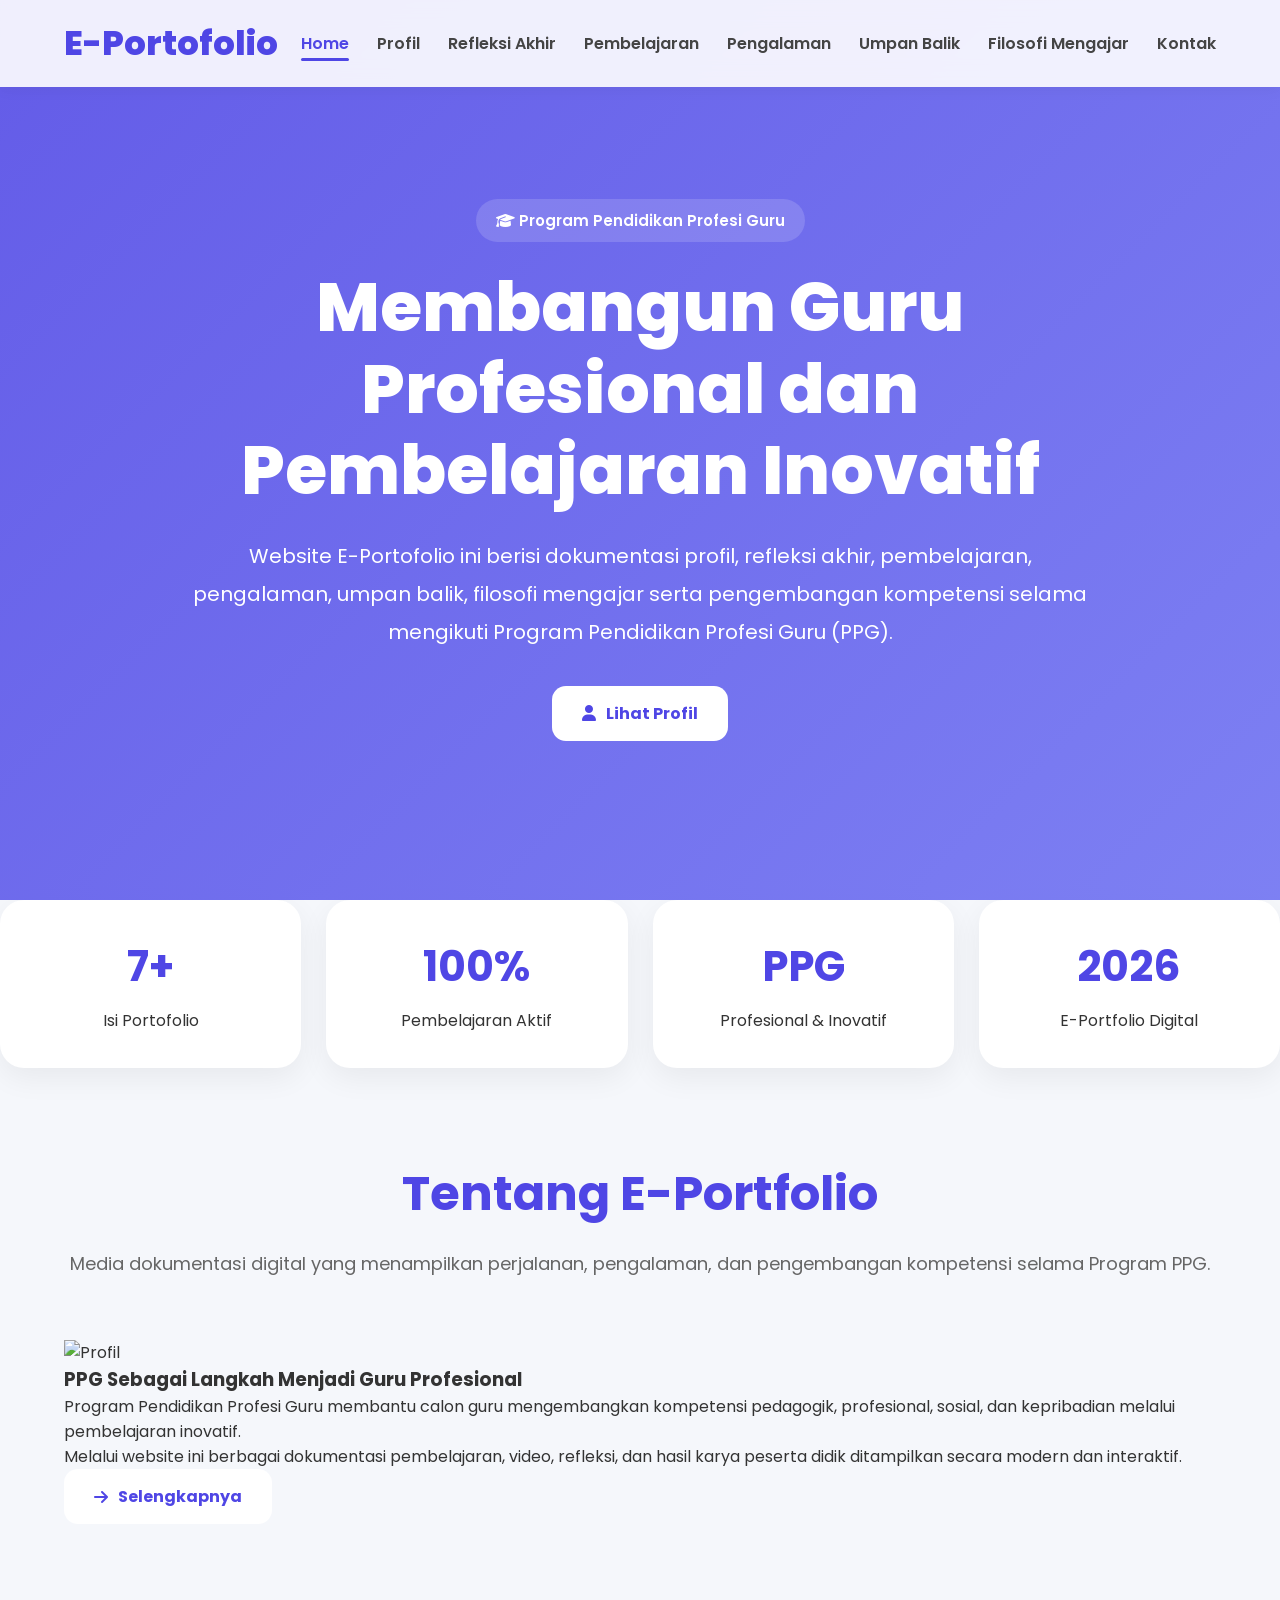
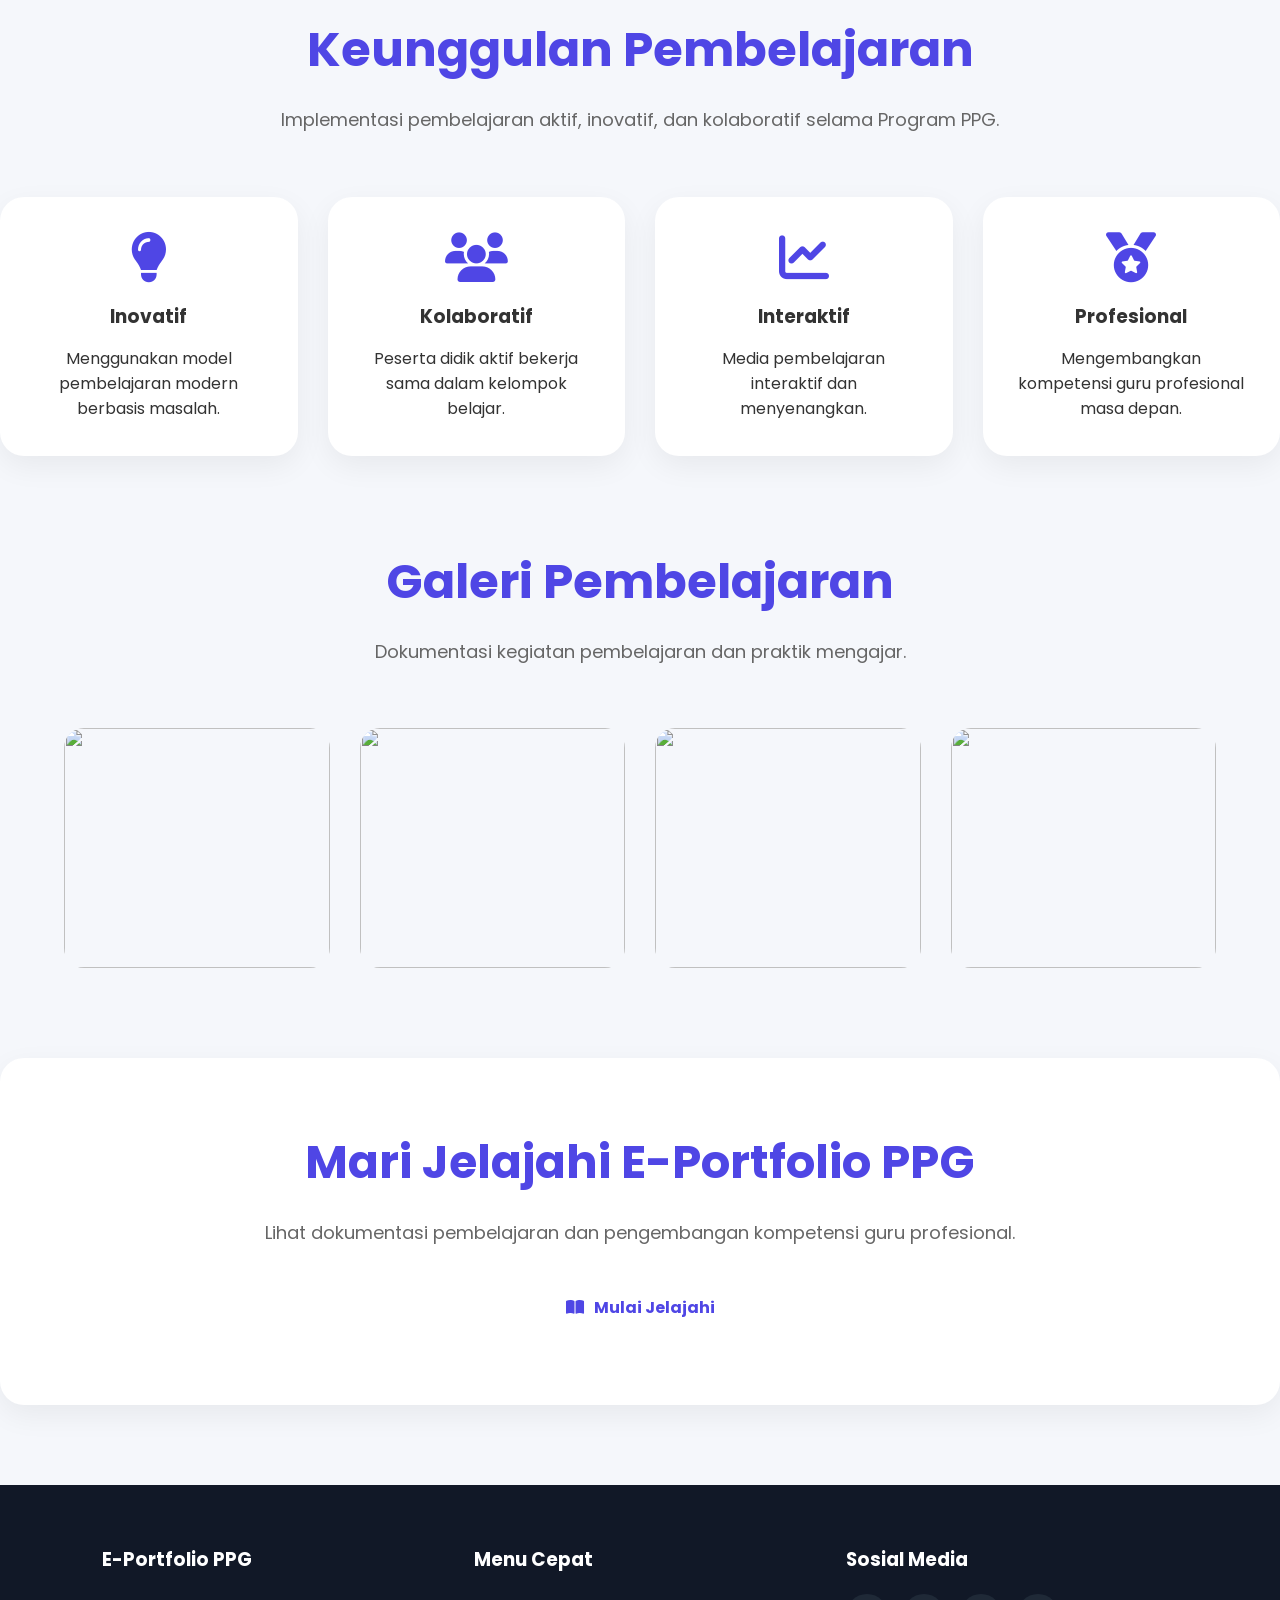
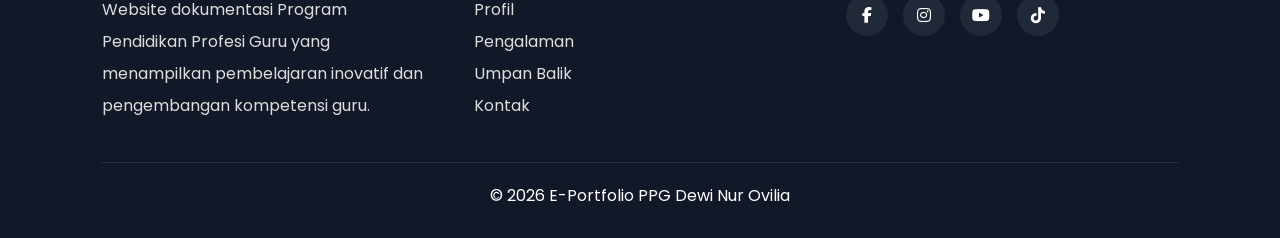
==== index.html @ 6520abc8 "Update index.html" ====
<!DOCTYPE html>
<html lang="id">

<head>

<meta charset="UTF-8">
<meta name="viewport" content="width=device-width, initial-scale=1.0">

<title>E-Portofolio PPG</title>

<!-- CSS -->
<link rel="stylesheet" href="style.css">

<!-- ICON -->
<link rel="stylesheet"
href="https://cdnjs.cloudflare.com/ajax/libs/font-awesome/6.5.1/css/all.min.css">

</head>

<body>

<!-- =========================
NAVBAR
========================= -->

<nav class="navbar">

<div class="nav-container">

<h2>
<a href="index.html" class="logo-home">
E-Portofolio
</a>
</h2>

<div class="menu">

<a href="index.html" class="active">Home</a>

<a href="profil.html">Profil</a>

<a href="refleksi.html">Refleksi Akhir</a>

<a href="pembelajaran.html">Pembelajaran</a>

<a href="pengalaman.html">Pengalaman</a>

<a href="umpanbalik.html">Umpan Balik</a>

<a href="filosofi.html">Filosofi Mengajar</a>

<a href="kontak.html">Kontak</a>

</div>

</div>

</nav>

<!-- =========================
HERO
========================= -->

<section class="hero">

<div class="hero-overlay"></div>

<div class="hero-content">

<span class="hero-badge">
<i class="fa-solid fa-graduation-cap"></i>
Program Pendidikan Profesi Guru
</span>

<h1>

Membangun Guru Profesional
dan Pembelajaran Inovatif

</h1>

<p>

Website E-Portofolio ini berisi dokumentasi profil, refleksi akhir, pembelajaran,
pengalaman, umpan balik, filosofi mengajar
serta pengembangan kompetensi selama mengikuti
Program Pendidikan Profesi Guru (PPG).

</p>

<div class="hero-buttons">

<a href="profil.html" class="hero-btn">
    <i class="fa-solid fa-user"></i>
    Lihat Profil
</a>

</div>

</section>

<!-- =========================
STATISTIK
========================= -->

<section class="stats-section">

<div class="stats-container">

<div class="stats-box">

<h2>7+</h2>

<p>
Isi Portofolio
</p>

</div>

<div class="stats-box">

<h2>100%</h2>

<p>
Pembelajaran Aktif
</p>

</div>

<div class="stats-box">

<h2>PPG</h2>

<p>
Profesional & Inovatif
</p>

</div>

<div class="stats-box">

<h2>2026</h2>

<p>
E-Portfolio Digital
</p>

</div>

</div>

</section>

<!-- =========================
TENTANG
========================= -->

<section class="container">

<div class="section-title">

<h2>
Tentang E-Portfolio
</h2>

<p>

Media dokumentasi digital yang menampilkan perjalanan,
pengalaman, dan pengembangan kompetensi selama Program PPG.

</p>

</div>

<div class="about-grid">

<div class="about-image">

<img src="img/profil.jpg" alt="Profil">

</div>

<div class="about-content">

<h3>
PPG Sebagai Langkah Menjadi Guru Profesional
</h3>

<p>

Program Pendidikan Profesi Guru membantu calon guru
mengembangkan kompetensi pedagogik, profesional,
sosial, dan kepribadian melalui pembelajaran inovatif.

</p>

<p>

Melalui website ini berbagai dokumentasi pembelajaran,
video, refleksi, dan hasil karya peserta didik
ditampilkan secara modern dan interaktif.

</p>

<a href="profil.html" class="btn">

<i class="fa-solid fa-arrow-right"></i>

Selengkapnya

</a>

</div>

</div>

</section>

<!-- =========================
FITUR
========================= -->

<section class="feature-section">

<div class="section-title white-title">

<h2>
Keunggulan Pembelajaran
</h2>

<p>

Implementasi pembelajaran aktif, inovatif,
dan kolaboratif selama Program PPG.

</p>

</div>

<div class="feature-grid">

<div class="feature-card">

<i class="fa-solid fa-lightbulb"></i>

<h3>Inovatif</h3>

<p>
Menggunakan model pembelajaran modern berbasis masalah.
</p>

</div>

<div class="feature-card">

<i class="fa-solid fa-users"></i>

<h3>Kolaboratif</h3>

<p>
Peserta didik aktif bekerja sama dalam kelompok belajar.
</p>

</div>

<div class="feature-card">

<i class="fa-solid fa-chart-line"></i>

<h3>Interaktif</h3>

<p>
Media pembelajaran interaktif dan menyenangkan.
</p>

</div>

<div class="feature-card">

<i class="fa-solid fa-medal"></i>

<h3>Profesional</h3>

<p>
Mengembangkan kompetensi guru profesional masa depan.
</p>

</div>

</div>

</section>

<!-- =========================
GALERI
========================= -->

<section class="container">

<div class="section-title">

<h2>
Galeri Pembelajaran
</h2>

<p>

Dokumentasi kegiatan pembelajaran dan praktik mengajar.

</p>

</div>

<div class="gallery-grid">

<img src="img/siklus1.jpg">

<img src="img/siklus2.jpg">

<img src="img/hasil-kerja-siswa.jpg">

<img src="img/video-pembelajaran.jpg">

</div>

</section>

<!-- =========================
CTA
========================= -->

<section class="cta-section">

<div class="cta-box">

<h2>
Mari Jelajahi E-Portfolio PPG
</h2>

<p>

Lihat dokumentasi pembelajaran
dan pengembangan kompetensi guru profesional.

</p>

<a href="profil.html" class="hero-btn">

<i class="fa-solid fa-book-open"></i>

Mulai Jelajahi

</a>

</div>

</section>

<!-- =========================
FOOTER
========================= -->

<footer>

<div class="footer-content">

<div class="footer-box">

<h3>E-Portfolio PPG</h3>

<p>

Website dokumentasi Program Pendidikan Profesi Guru
yang menampilkan pembelajaran inovatif dan pengembangan kompetensi guru.

</p>

</div>

<div class="footer-box">

<h3>Menu Cepat</h3>

<p><a href="profil.html">Profil</a></p>

<p><a href="pengalaman.html">Pengalaman</a></p>

<p><a href="umpanbalik.html">Umpan Balik</a></p>

<p><a href="kontak.html">Kontak</a></p>

</div>

<div class="footer-box">

<h3>Sosial Media</h3>

<div class="social">

<a href="#">
<i class="fa-brands fa-facebook-f"></i>
</a>

<a href="#">
<i class="fa-brands fa-instagram"></i>
</a>

<a href="#">
<i class="fa-brands fa-youtube"></i>
</a>

<a href="#">
<i class="fa-brands fa-tiktok"></i>
</a>

</div>

</div>

</div>

<div class="copyright">

© 2026 E-Portfolio PPG Dewi Nur Ovilia

</div>

</footer>

</body>

</html>
---- style.css ----
/* ======================================================
STYLE CSS LENGKAP
UNTUK HOME SAMPAI KONTAK
MODERN SIMPLE ELEGANT
====================================================== */

/* =========================
GOOGLE FONT
========================= */

@import url('https://fonts.googleapis.com/css2?family=Poppins:wght@300;400;500;600;700;800&display=swap');

/* =========================
RESET
========================= */

*{
margin:0;
padding:0;
box-sizing:border-box;
font-family:'Poppins',sans-serif;
scroll-behavior:smooth;
}

/* =========================
BODY
========================= */

body{
background:#f5f7fb;
color:#333;
overflow-x:hidden;
}

/* =========================
SCROLLBAR
========================= */

::-webkit-scrollbar{
width:8px;
}

::-webkit-scrollbar-thumb{
background:#4f46e5;
border-radius:20px;
}

/* =========================
NAVBAR
========================= */

.navbar{
width:100%;

position:fixed;
top:0;
left:0;

z-index:999;

background:rgba(255,255,255,0.9);

backdrop-filter:blur(12px);

box-shadow:0 2px 15px rgba(0,0,0,0.05);
}

.nav-container{
width:90%;
max-width:1300px;

margin:auto;

padding:18px 0;

display:flex;
justify-content:space-between;
align-items:center;
}

/* =========================
LOGO
========================= */

.logo-home{
text-decoration:none;

font-size:34px;
font-weight:800;

color:#4f46e5;
}

/* =========================
MENU
========================= */

.menu{
display:flex;
align-items:center;
gap:28px;
flex-wrap:wrap;
}

.menu a{
text-decoration:none;

color:#444;

font-size:16px;
font-weight:600;

transition:0.3s;

position:relative;
}

.menu a:hover,
.menu .active{
color:#4f46e5;
}

.menu a::after{
content:'';

position:absolute;

left:0;
bottom:-5px;

width:0%;
height:3px;

background:#4f46e5;

border-radius:10px;

transition:0.3s;
}

.menu a:hover::after,
.menu .active::after{
width:100%;
}

/* =========================
HERO
========================= */

.hero{
width:100%;
min-height:100vh;

display:flex;
justify-content:center;
align-items:center;

text-align:center;

padding:120px 20px 80px;

position:relative;

background:
linear-gradient(
135deg,
rgba(79,70,229,0.88),
rgba(99,102,241,0.82)
),

url('img/bg-ppg.jpg');

background-size:cover;
background-position:center;
background-repeat:no-repeat;
}

/* =========================
SMALL HERO
========================= */

.small-hero{
min-height:60vh;
}

/* =========================
HERO CONTENT
========================= */

.hero-content{
max-width:900px;
color:white;
}

.hero-badge{
display:inline-block;

padding:10px 20px;

background:rgba(255,255,255,0.15);

border-radius:50px;

margin-bottom:25px;

font-size:15px;
font-weight:600;
}

.hero-content h1{
font-size:68px;
font-weight:800;

line-height:1.2;

margin-bottom:25px;
}

.hero-content p{
font-size:20px;
line-height:1.9;

margin-bottom:35px;
}

/* =========================
BUTTON
========================= */

.hero-btn,
.btn{
display:inline-flex;
align-items:center;
gap:10px;

padding:15px 30px;

border-radius:14px;

background:white;

color:#4f46e5;

text-decoration:none;

font-weight:700;

transition:0.3s;
}

.hero-btn:hover,
.btn:hover{
transform:translateY(-4px);

background:#eef2ff;
}

/* =========================
CONTAINER
========================= */

.container{
width:90%;
max-width:1250px;

margin:auto;

padding:90px 0;
}

/* =========================
SECTION TITLE
========================= */

.section-title{
text-align:center;
margin-bottom:60px;
}

.section-title h2{
font-size:48px;
color:#4f46e5;

margin-bottom:18px;
}

.section-title p{
font-size:18px;
line-height:1.8;
color:#666;
}

/* =========================
GRID
========================= */

.grid,
.grid-2,
.grid-3,
.feature-grid,
.gallery-grid,
.lampiran-grid,
.lptk-grid{
display:grid;
gap:30px;
}

.grid{
grid-template-columns:repeat(auto-fit,minmax(330px,1fr));
}

.grid-2{
grid-template-columns:repeat(auto-fit,minmax(300px,1fr));
}

.grid-3,
.feature-grid{
grid-template-columns:repeat(auto-fit,minmax(250px,1fr));
}

.gallery-grid{
grid-template-columns:repeat(auto-fit,minmax(240px,1fr));
}

.lampiran-grid,
.lptk-grid{
grid-template-columns:repeat(auto-fit,minmax(280px,1fr));
}

/* =========================
CARD
========================= */

.card,
.feature-card,
.profile-box,
.contact-box,
.quote-box,
.info-card,
.timeline-modern-item,
.glass-card,
.lampiran-card,
.stats-box,
.cta-box{

background:white;

border-radius:24px;

overflow:hidden;

box-shadow:
0 10px 30px rgba(0,0,0,0.06);

transition:0.3s;
}

.card:hover,
.feature-card:hover,
.timeline-modern-item:hover,
.glass-card:hover,
.lampiran-card:hover,
.stats-box:hover{

transform:translateY(-8px);
}

/* =========================
CARD IMAGE
========================= */

.card img{
width:100%;
height:240px;
object-fit:cover;
}

/* =========================
BADGE
========================= */

.badge{
position:absolute;

top:18px;
right:18px;

padding:8px 16px;

background:#4f46e5;
color:white;

border-radius:50px;

font-size:13px;
font-weight:700;
}

/* =========================
CARD CONTENT
========================= */

.card-content{
padding:28px;
}

.card-content h3{
font-size:26px;
color:#4f46e5;

margin-bottom:16px;
}

.card-content p{
line-height:1.8;
color:#666;

margin-bottom:16px;
}

.card-content ul{
padding-left:20px;
margin-bottom:20px;
}

.card-content ul li{
margin-bottom:10px;
color:#666;
}

/* =========================
PROFILE
========================= */

.profile-box{
padding:40px;

display:flex;
gap:30px;

align-items:center;
flex-wrap:wrap;
}

.profile-img{
width:240px;
height:240px;

object-fit:cover;

border-radius:20px;
}

/* =========================
FEATURE CARD
========================= */

.feature-card,
.glass-card,
.lampiran-card{
padding:35px;
text-align:center;
}

.feature-card i,
.glass-card i,
.lampiran-card i{
font-size:50px;
color:#4f46e5;

margin-bottom:20px;
}

.feature-card h3,
.glass-card h3,
.lampiran-card h3{
margin-bottom:15px;
}

/* =========================
QUOTE
========================= */

.quote-box{
padding:50px;

font-size:28px;
font-weight:600;

text-align:center;

line-height:1.8;

color:#4f46e5;
}

/* =========================
TIMELINE
========================= */

.timeline-modern{
display:flex;
flex-direction:column;
gap:30px;
}

.timeline-modern-item{
padding:35px;

display:flex;
gap:20px;
align-items:flex-start;
}

.timeline-icon{
min-width:65px;
height:65px;

display:flex;
justify-content:center;
align-items:center;

border-radius:50%;

background:#4f46e5;
color:white;

font-size:24px;
}

.timeline-content h3{
margin-bottom:12px;
color:#4f46e5;
}

.timeline-content p{
line-height:1.8;
color:#666;
}

/* =========================
CONTACT
========================= */

.contact-box{
padding:40px;
max-width:650px;
margin:auto;
}

.contact-box p{
font-size:20px;
line-height:2.3;
}

.contact-box i{
margin-right:10px;
color:#4f46e5;
}

/* =========================
GALLERY
========================= */

.gallery-grid img{
width:100%;
height:240px;

object-fit:cover;

border-radius:20px;

transition:0.3s;
}

.gallery-grid img:hover{
transform:scale(1.03);
}

/* =========================
STATS
========================= */

.stats-container{
display:grid;

grid-template-columns:
repeat(auto-fit,minmax(220px,1fr));

gap:25px;
}

.stats-box{
padding:35px;
text-align:center;
}

.stats-box h2{
font-size:42px;
color:#4f46e5;

margin-bottom:10px;
}

/* =========================
CTA
========================= */

.cta-box{
padding:70px 40px;
text-align:center;
}

.cta-box h2{
font-size:46px;
color:#4f46e5;

margin-bottom:20px;
}

.cta-box p{
font-size:18px;
line-height:1.8;
color:#666;

margin-bottom:30px;
}

/* =========================
FOOTER
========================= */

footer{
background:#111827;
color:white;

padding:60px 8% 30px;

margin-top:80px;
}

.footer-content{
display:flex;
justify-content:space-between;
flex-wrap:wrap;
gap:40px;
}

.footer-box{
flex:1;
min-width:250px;
}

.footer-box h3{
margin-bottom:20px;
}

.footer-box p,
.footer-box a{
color:#ddd;
text-decoration:none;
line-height:2;
}

.social{
display:flex;
gap:15px;
margin-top:20px;
}

.social a{
width:42px;
height:42px;

display:flex;
justify-content:center;
align-items:center;

border-radius:50%;

background:#1f2937;
color:white;

transition:0.3s;
}

.social a:hover{
background:#4f46e5;
}

.copyright{
text-align:center;

margin-top:40px;
padding-top:20px;

border-top:1px solid rgba(255,255,255,0.1);
}

/* =========================
RESPONSIVE
========================= */

@media(max-width:992px){

.hero-content h1{
font-size:52px;
}

.hero-content p{
font-size:18px;
}

}

@media(max-width:768px){

.nav-container{
flex-direction:column;
gap:20px;
}

.menu{
justify-content:center;
gap:18px;
}

.hero-content h1{
font-size:40px;
}

.hero-content p{
font-size:16px;
line-height:1.8;
}

.profile-box{
justify-content:center;
text-align:center;
}

.timeline-modern-item{
flex-direction:column;
}

.section-title h2{
font-size:36px;
}

.cta-box h2{
font-size:32px;
}

}

@media(max-width:500px){

.hero-content h1{
font-size:32px;
}

.logo-home{
font-size:28px;
}

.menu a{
font-size:14px;
}

.profile-img{
width:190px;
height:190px;
}

.card-content h3{
font-size:22px;
}

}
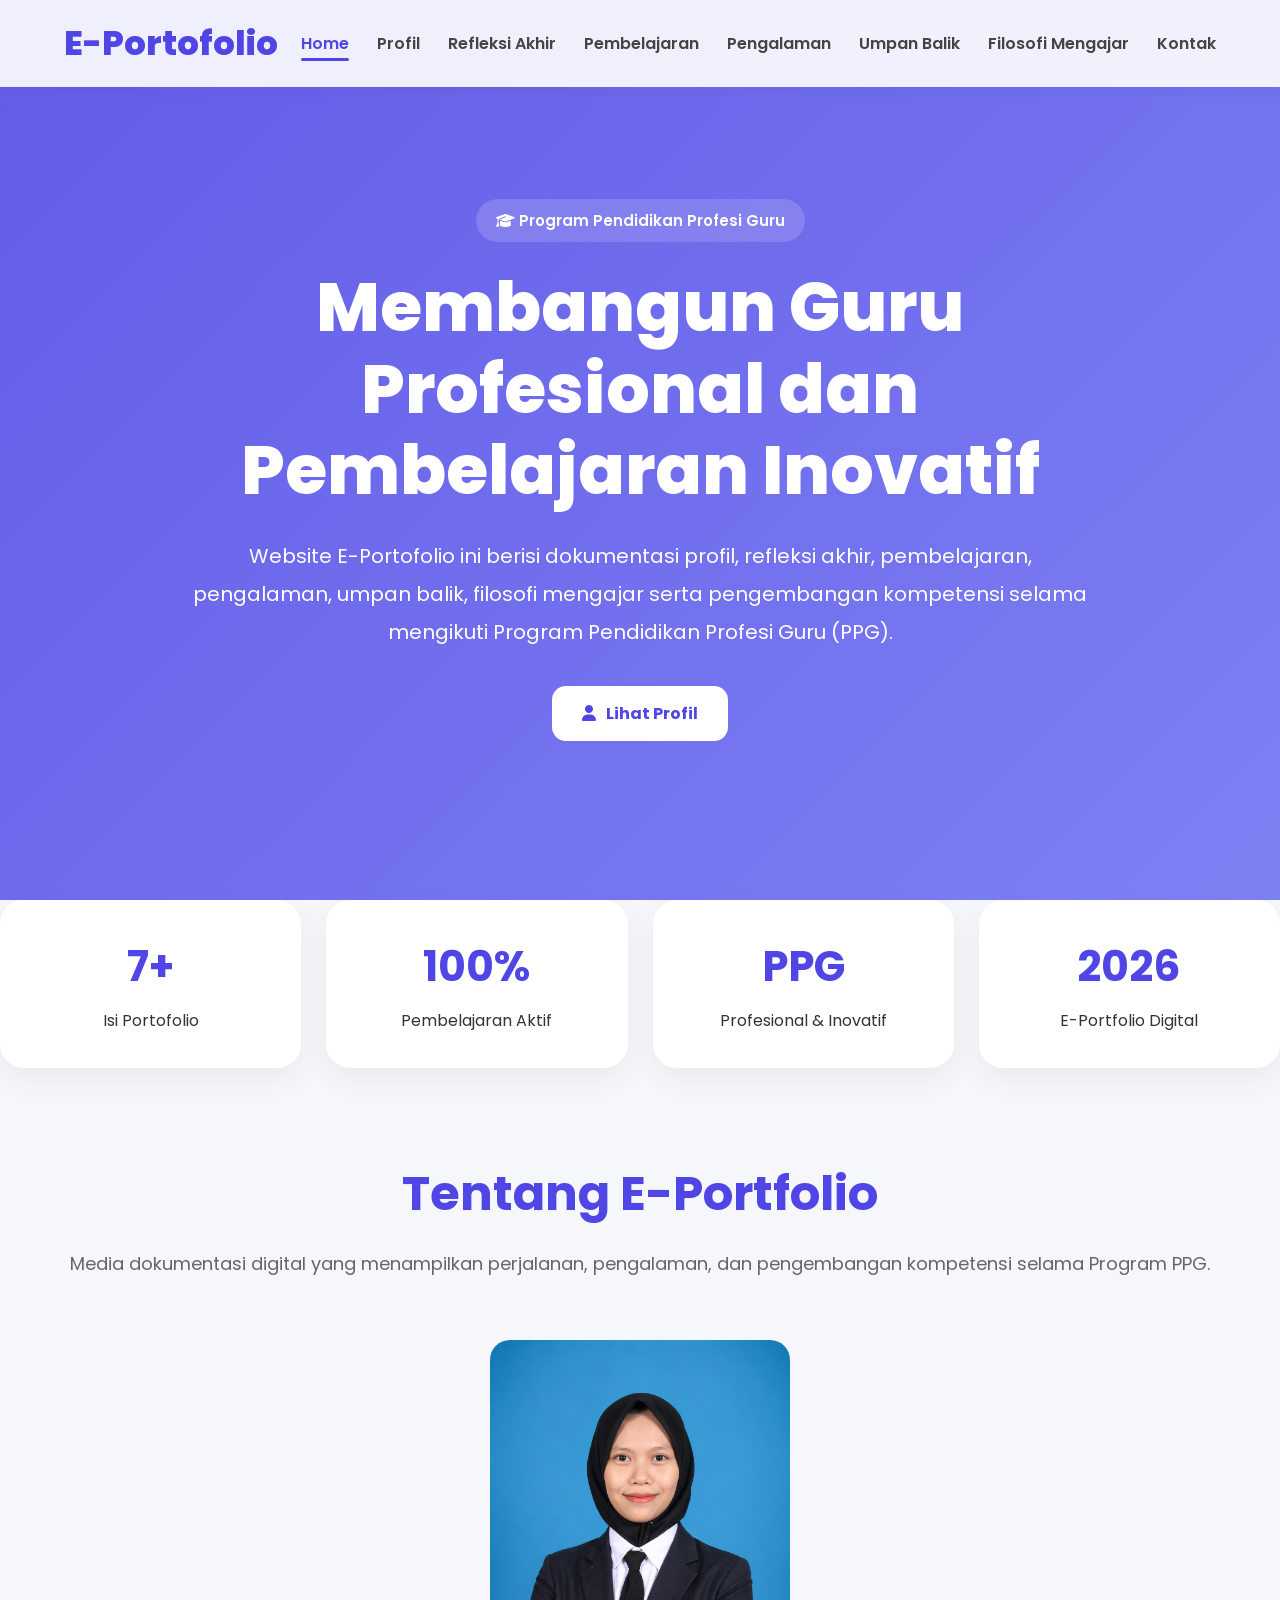
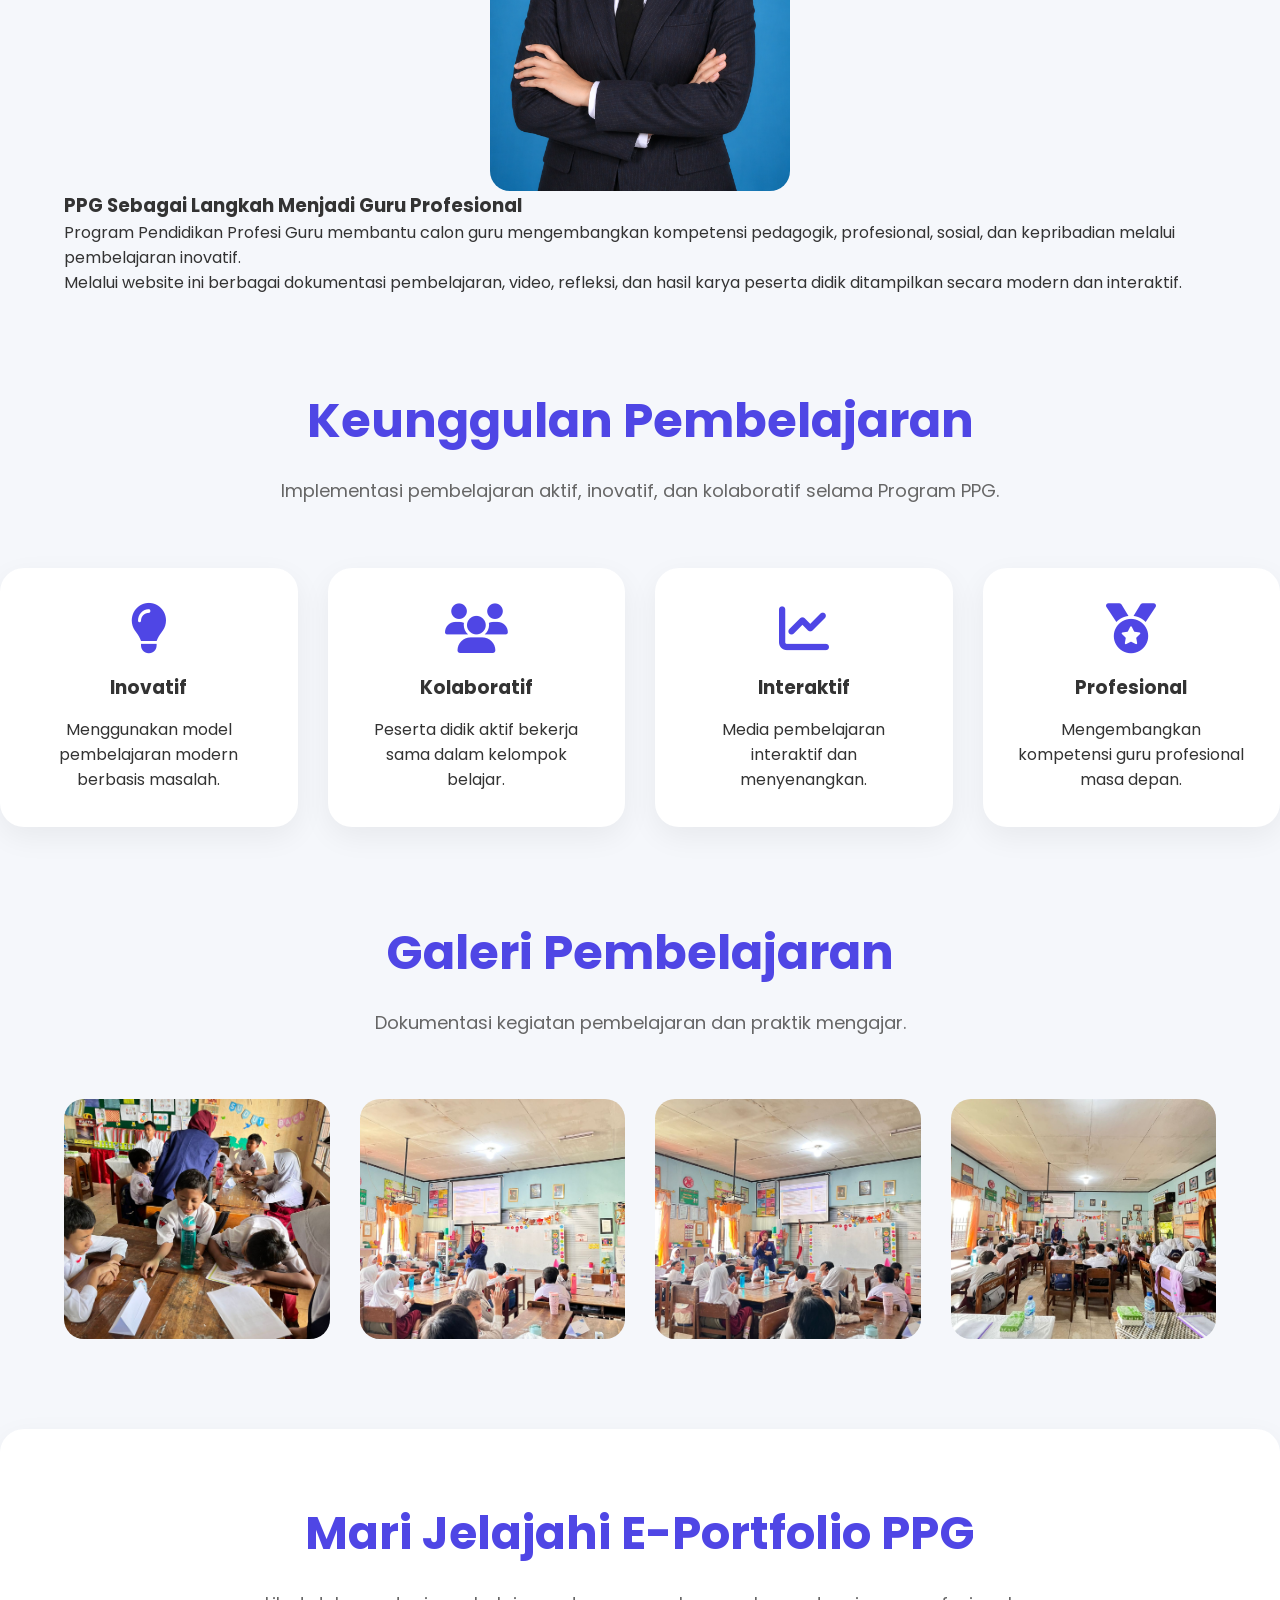
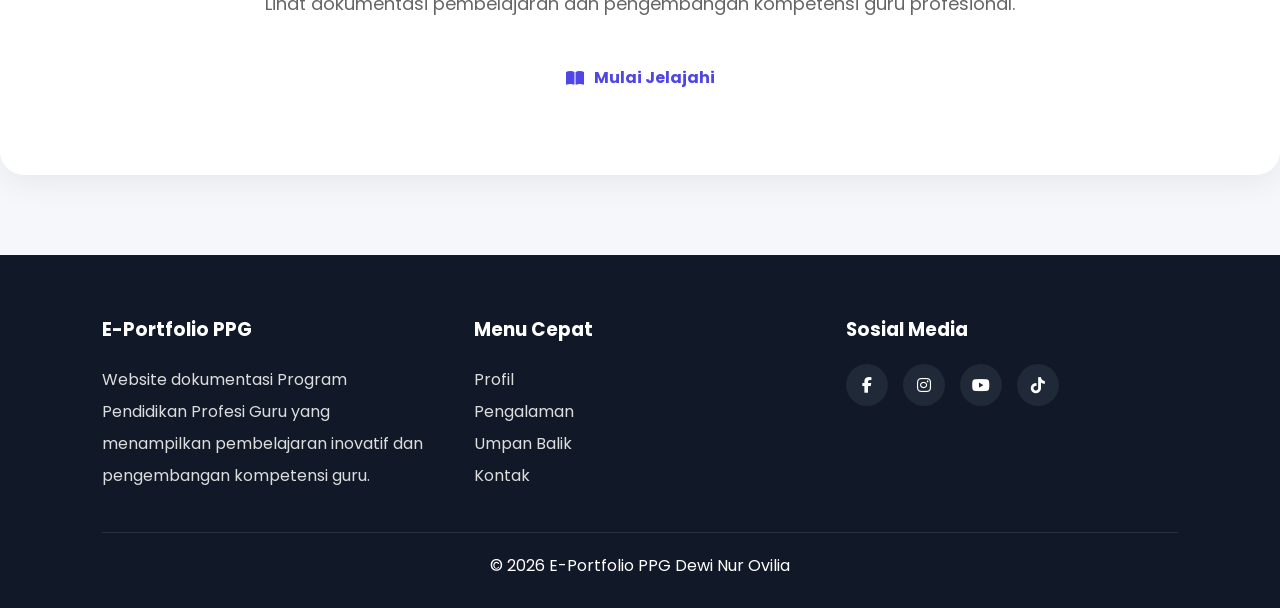
==== commit 82f2f0cd: "Update index.html" ====
--- a/index.html
+++ b/index.html
@@ -202,14 +202,6 @@
 
 </p>
 
-<a href="profil.html" class="btn">
-
-<i class="fa-solid fa-arrow-right"></i>
-
-Selengkapnya
-
-</a>
-
 </div>
 
 </div>
@@ -313,13 +305,13 @@
 
 <div class="gallery-grid">
 
-<img src="img/siklus1.jpg">
-
-<img src="img/siklus2.jpg">
-
-<img src="img/hasil-kerja-siswa.jpg">
-
-<img src="img/video-pembelajaran.jpg">
+<img src="img/1.jpg">
+
+<img src="img/2.jpg">
+
+<img src="img/3.jpg">
+
+<img src="img/4.jpg">
 
 </div>
 
--- a/style.css
+++ b/style.css
@@ -777,3 +777,12 @@
 }
 
 }
+.about-image img{
+width:100%;
+max-width:300px;
+height:auto;
+object-fit:cover;
+border-radius:20px;
+display:block;
+margin:auto;
+}
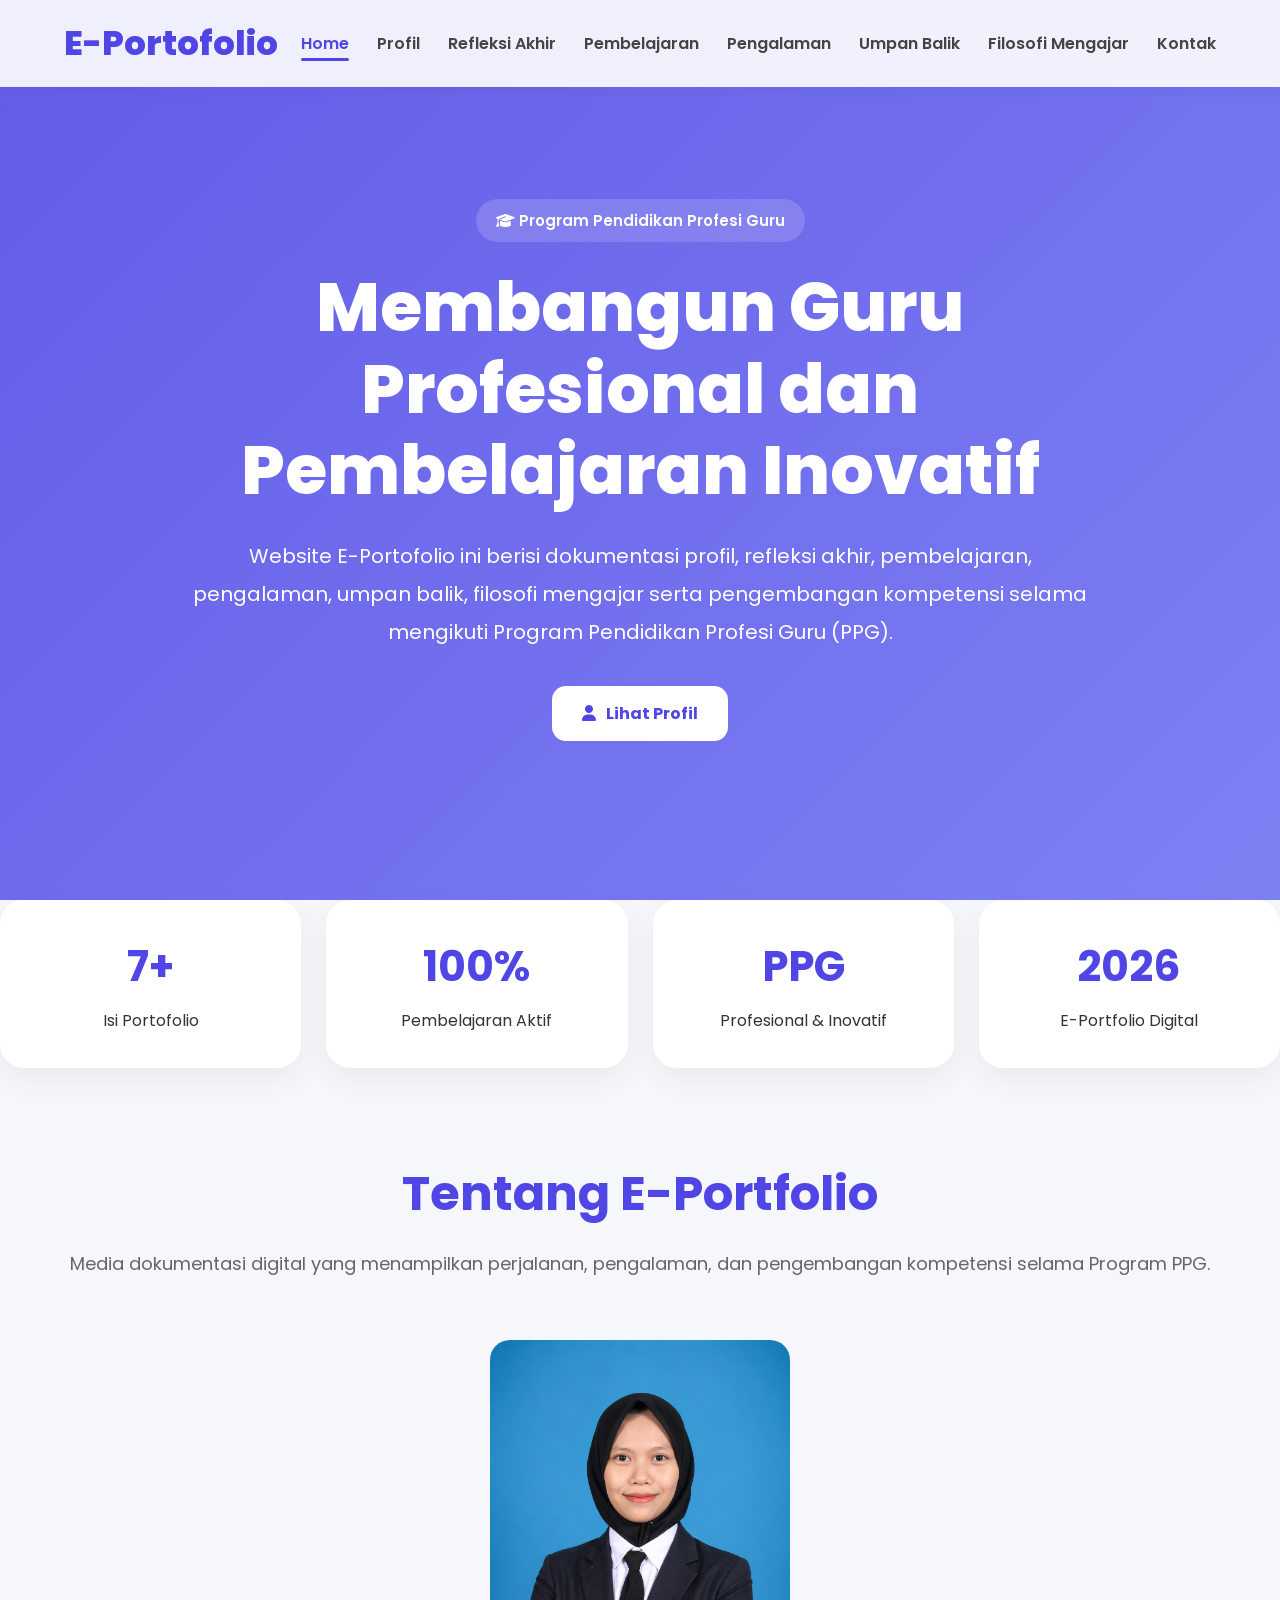
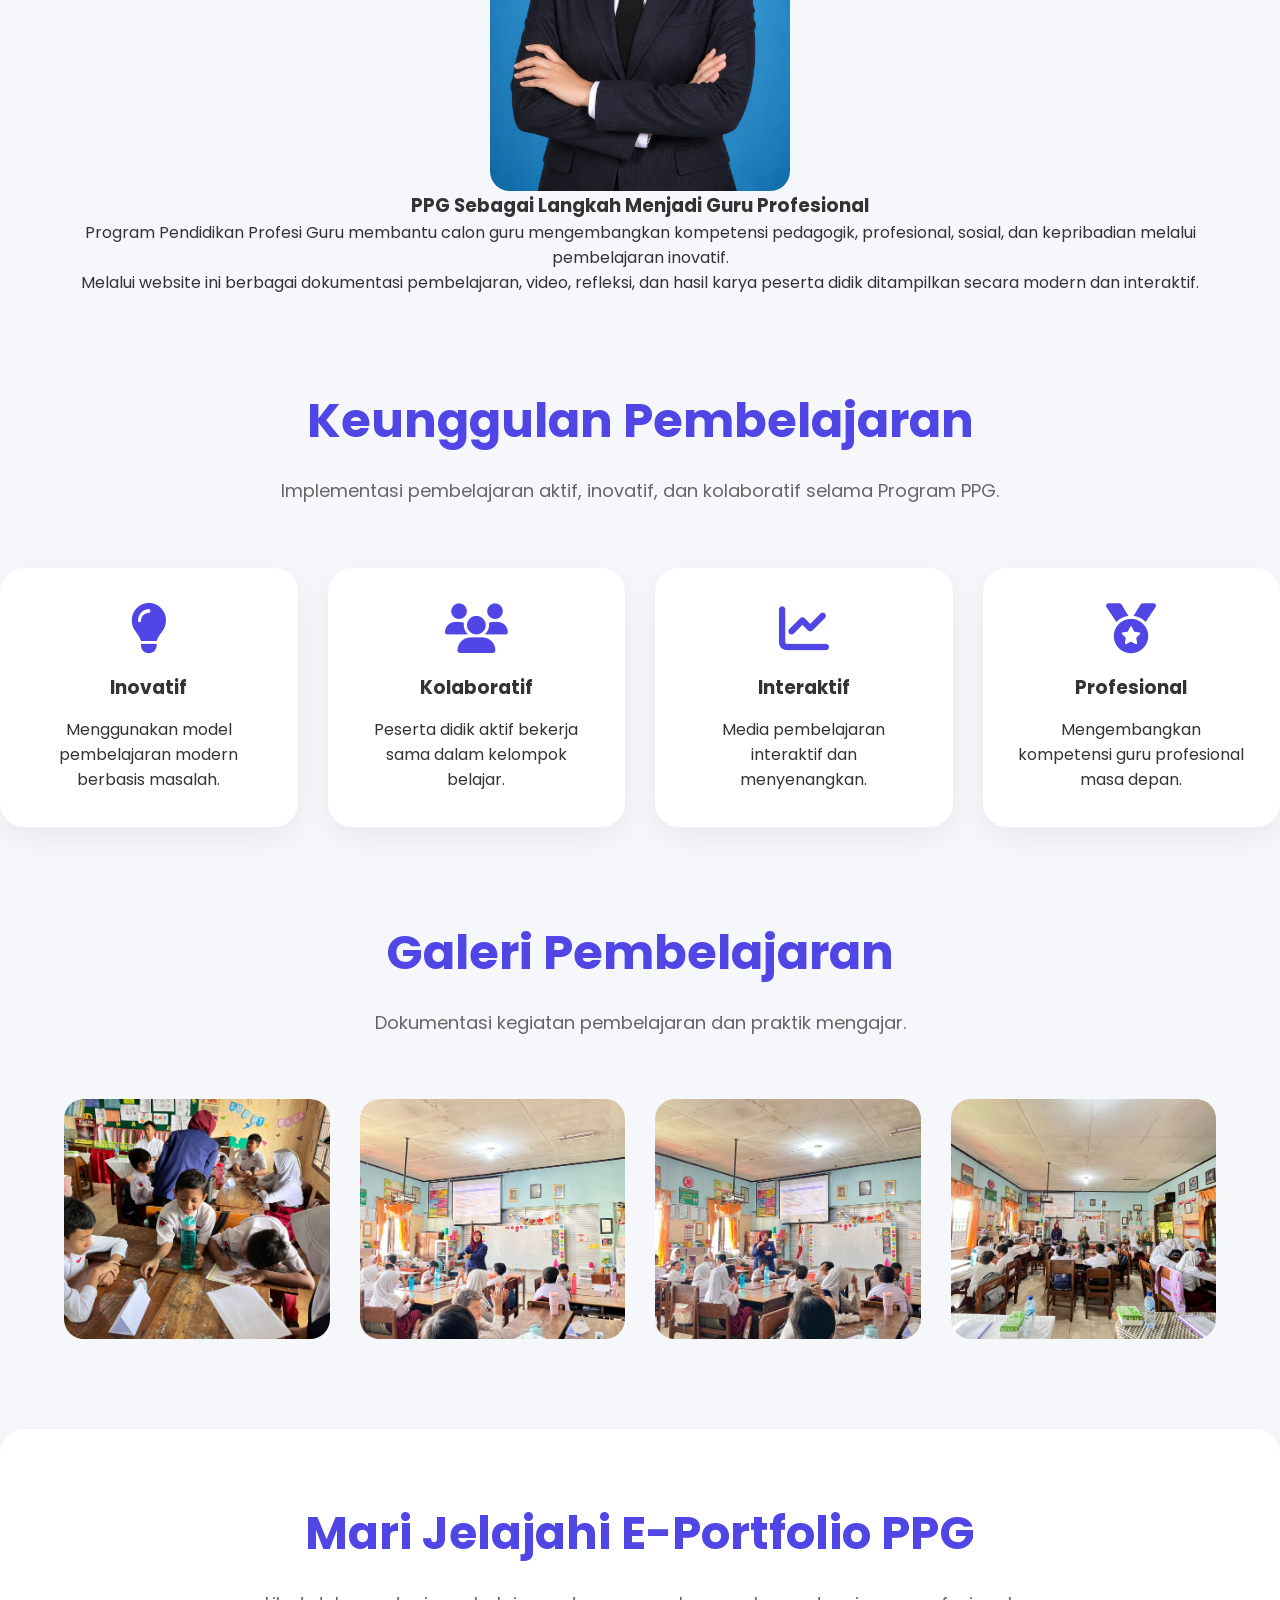
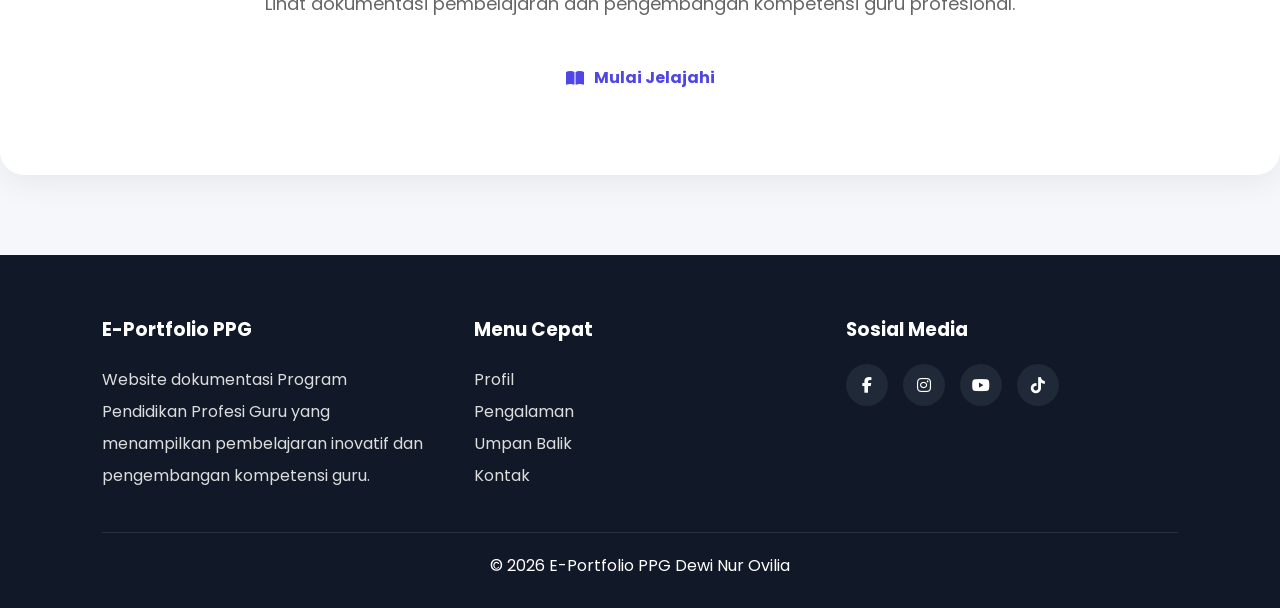
==== commit 2236b949: "Update index.html" ====
--- a/index.html
+++ b/index.html
@@ -2,7 +2,12 @@
 <html lang="id">
 
 <head>
-
+<!-- TAMBAHKAN DI DALAM <head> -->
+
+<link rel="stylesheet" href="https://unpkg.com/aos@2.3.4/dist/aos.css"/>
+
+<link rel="stylesheet"
+href="https://cdnjs.cloudflare.com/ajax/libs/animate.css/4.1.1/animate.min.css"/>
 <meta charset="UTF-8">
 <meta name="viewport" content="width=device-width, initial-scale=1.0">
 
--- a/style.css
+++ b/style.css
@@ -450,7 +450,17 @@
 
 border-radius:20px;
 }
-
+.about-content{
+text-align:center;
+}
+
+.about-content h3{
+text-align:center;
+}
+
+.about-content p{
+text-align:center;
+}
 /* =========================
 FEATURE CARD
 ========================= */
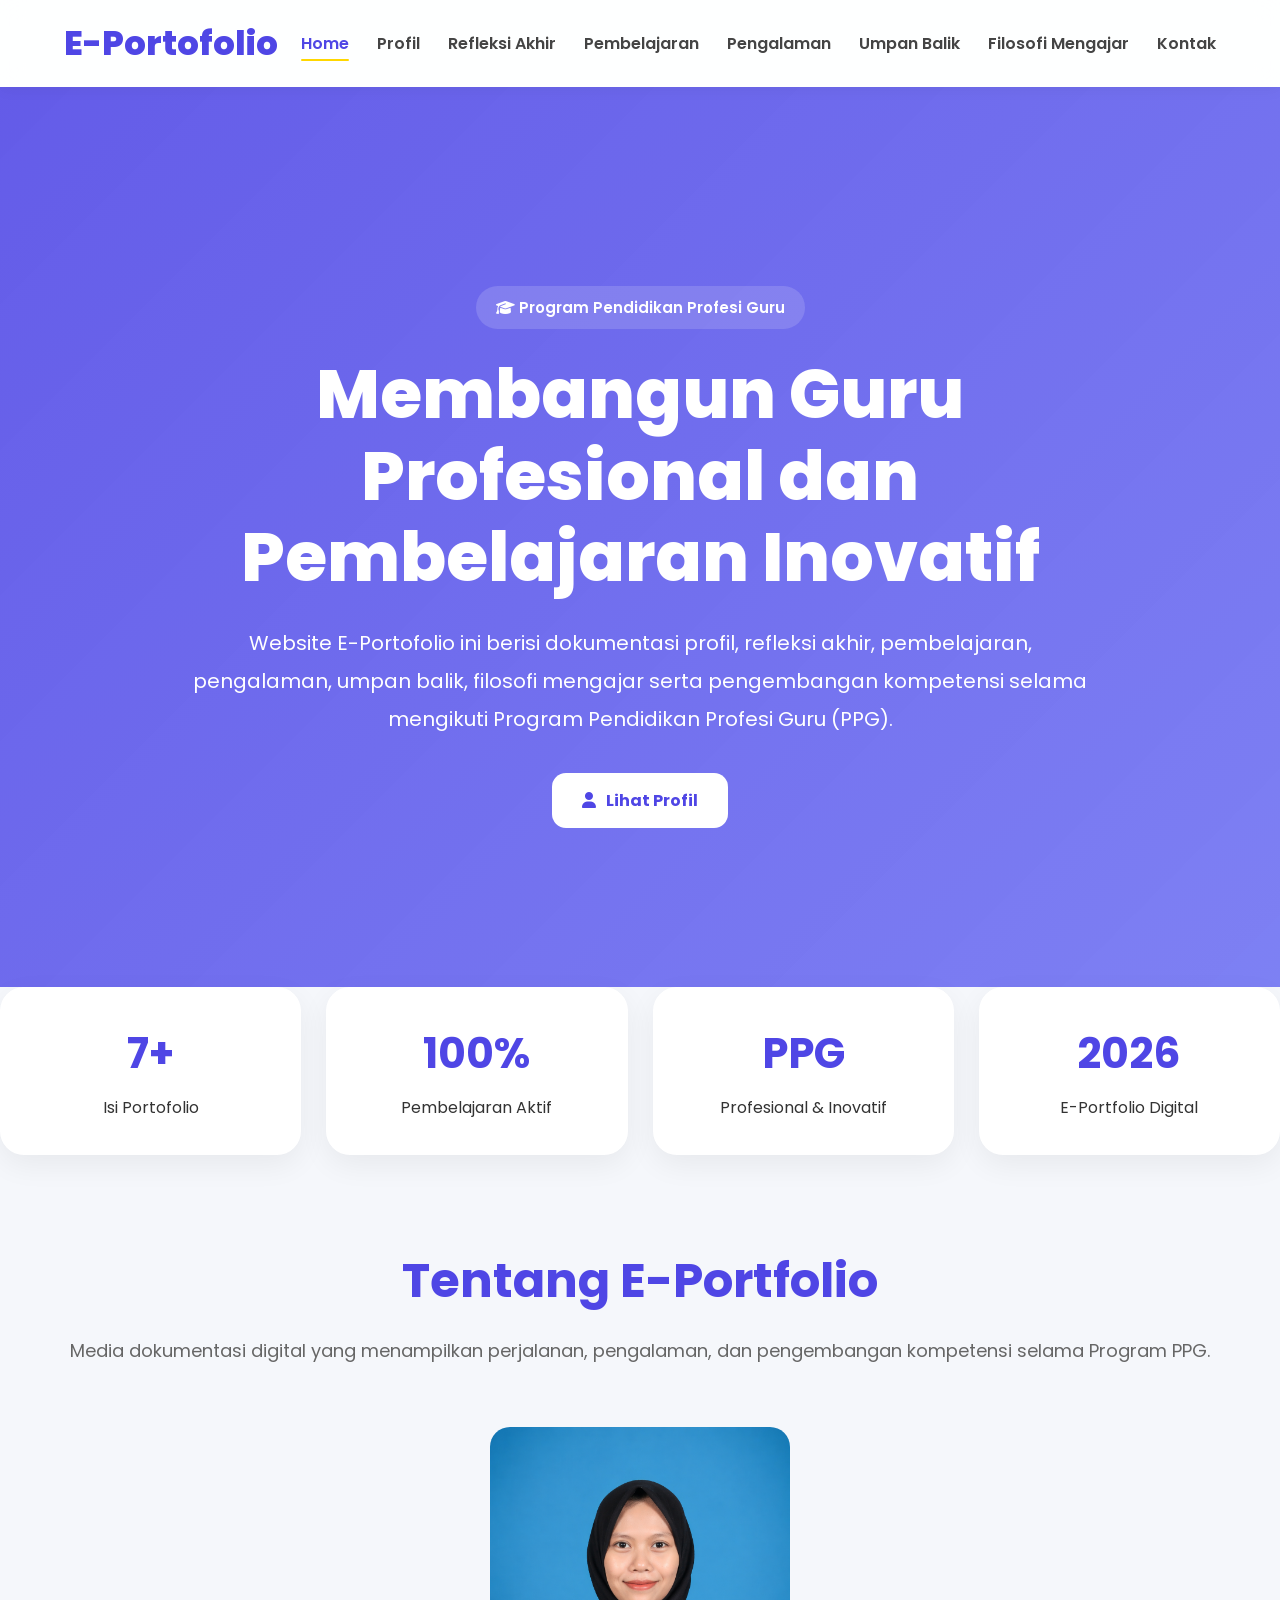
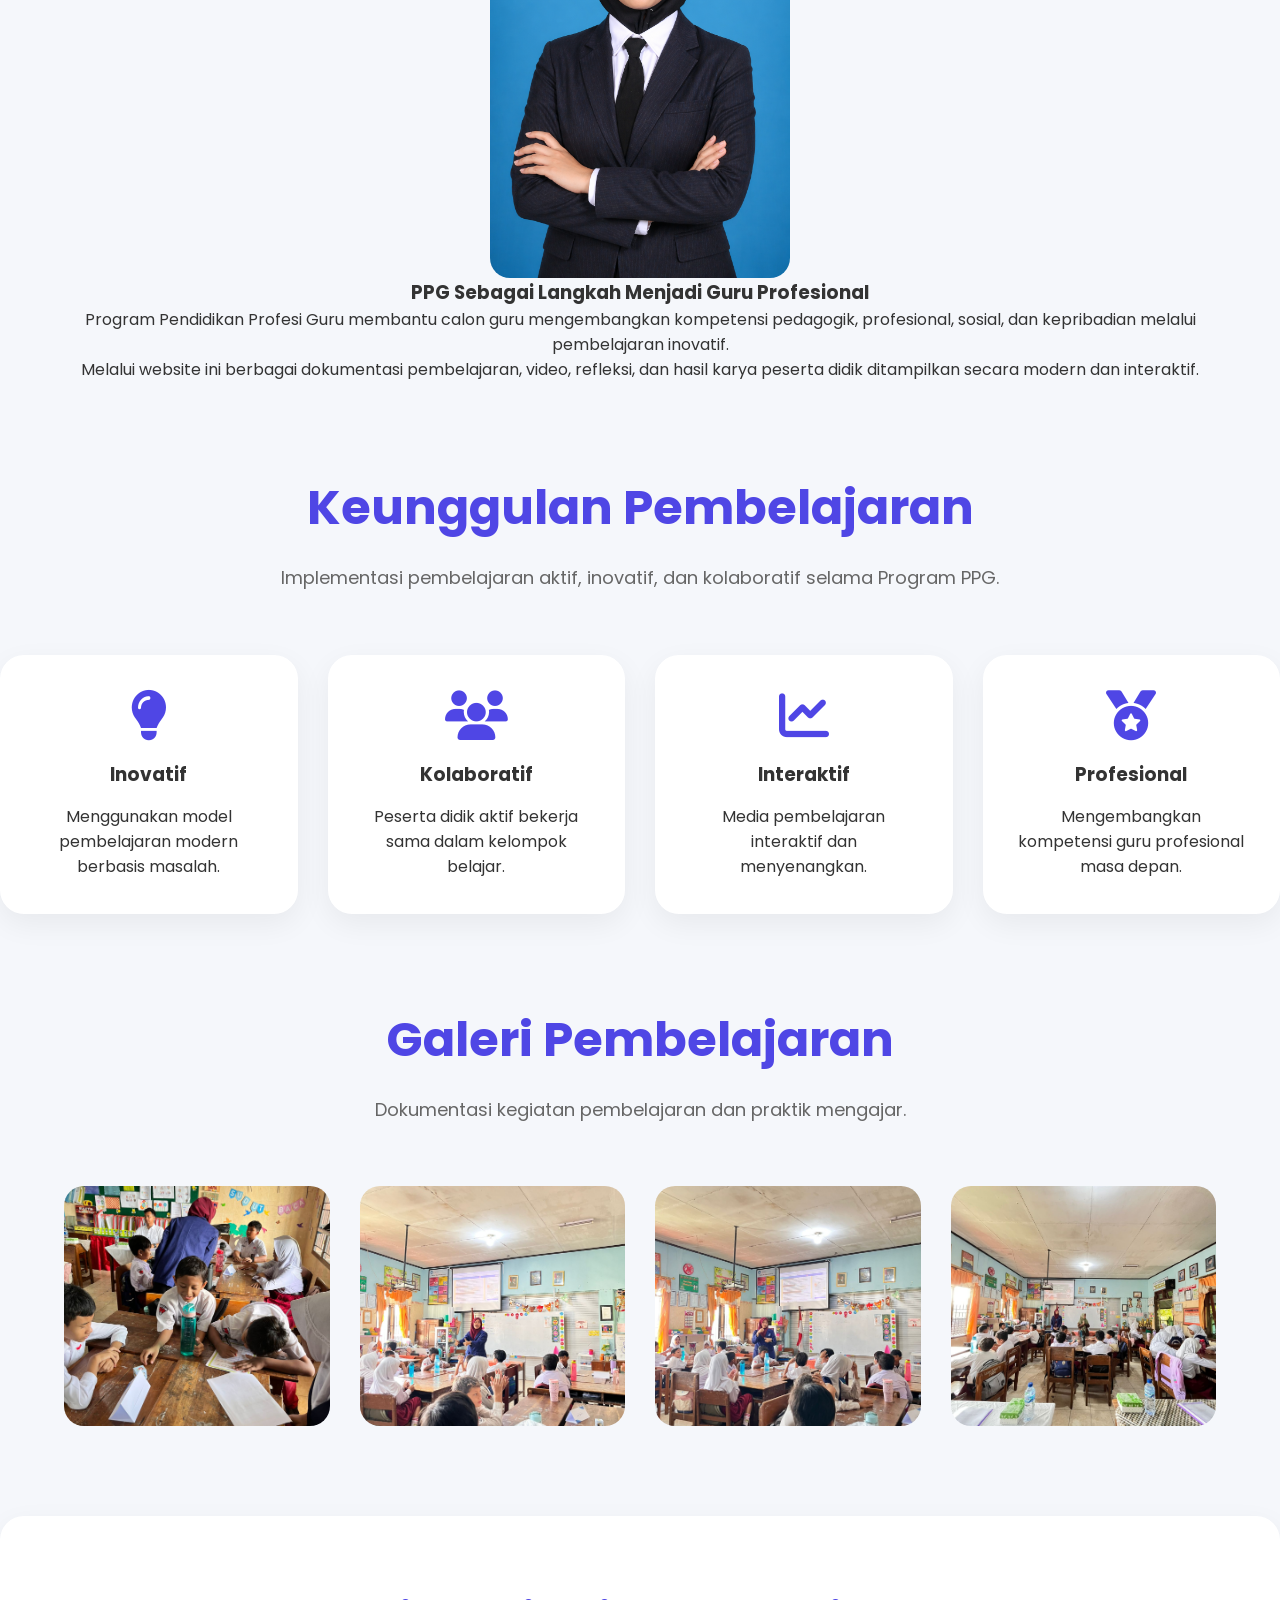
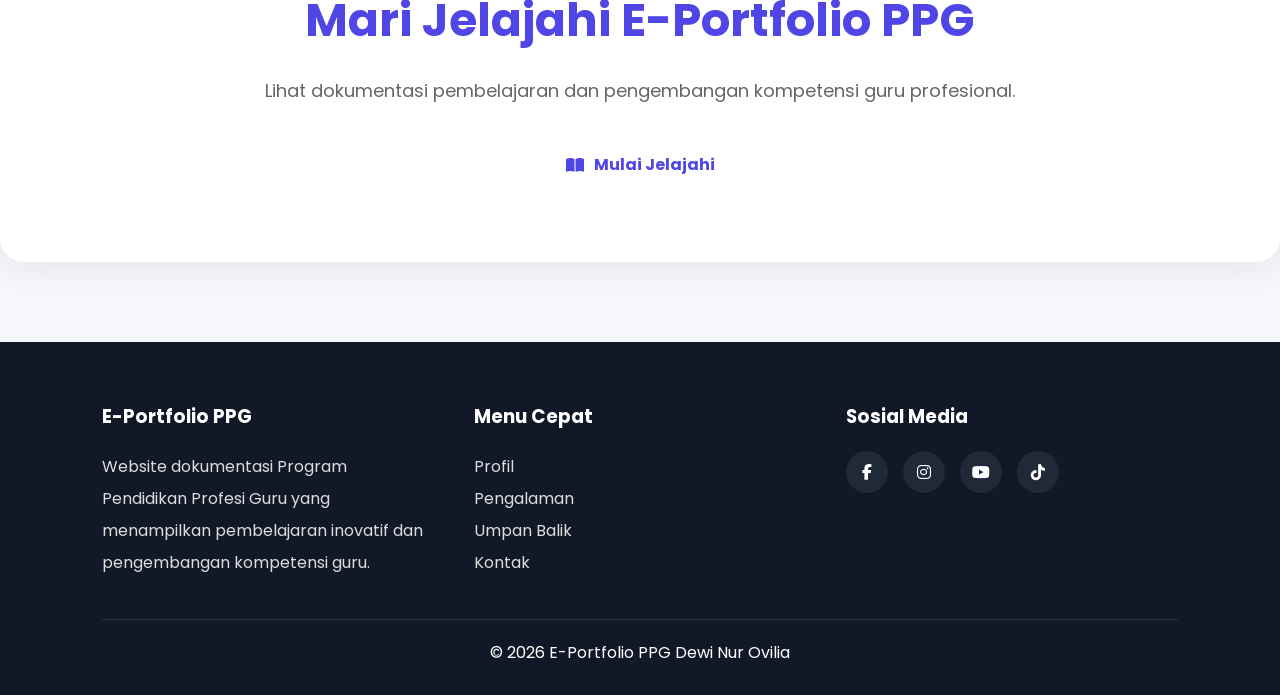
==== commit 76bbabd8: "Integrate AOS and Animate CSS for animations Added AOS and Animate CSS libraries for animations, upd" ====
--- a/index.html
+++ b/index.html
@@ -2,12 +2,7 @@
 <html lang="id">
 
 <head>
-<!-- TAMBAHKAN DI DALAM <head> -->
-
-<link rel="stylesheet" href="https://unpkg.com/aos@2.3.4/dist/aos.css"/>
-
-<link rel="stylesheet"
-href="https://cdnjs.cloudflare.com/ajax/libs/animate.css/4.1.1/animate.min.css"/>
+
 <meta charset="UTF-8">
 <meta name="viewport" content="width=device-width, initial-scale=1.0">
 
@@ -20,6 +15,132 @@
 <link rel="stylesheet"
 href="https://cdnjs.cloudflare.com/ajax/libs/font-awesome/6.5.1/css/all.min.css">
 
+<!-- AOS -->
+<link rel="stylesheet"
+href="https://unpkg.com/aos@2.3.4/dist/aos.css"/>
+
+<!-- Animate CSS -->
+<link rel="stylesheet"
+href="https://cdnjs.cloudflare.com/ajax/libs/animate.css/4.1.1/animate.min.css"/>
+
+<style>
+
+html{
+scroll-behavior:smooth;
+}
+
+/* NAVBAR */
+.navbar{
+animation:slideDown 1s ease;
+transition:0.4s;
+position:sticky;
+top:0;
+z-index:1000;
+}
+
+.navbar a{
+position:relative;
+transition:0.3s;
+}
+
+.navbar a:hover{
+color:#ffd700;
+transform:translateY(-3px);
+}
+
+.navbar a::after{
+content:"";
+position:absolute;
+left:0;
+bottom:-5px;
+width:0;
+height:2px;
+background:#ffd700;
+transition:0.4s;
+}
+
+.navbar a:hover::after{
+width:100%;
+}
+
+/* HERO */
+.hero-content h1{
+animation:fadeInDown 1s ease;
+}
+
+.hero-content p{
+animation:fadeInUp 1.5s ease;
+}
+
+/* BUTTON */
+.hero-btn{
+transition:0.3s;
+}
+
+.hero-btn:hover{
+transform:scale(1.05);
+}
+
+/* CARD */
+.stats-box,
+.feature-card,
+.gallery-grid img{
+transition:0.5s;
+}
+
+.stats-box:hover,
+.feature-card:hover{
+transform:translateY(-10px);
+box-shadow:0 10px 20px rgba(0,0,0,0.2);
+}
+
+.gallery-grid img:hover{
+transform:scale(1.05);
+}
+
+/* NAVBAR SCROLL */
+.navbar.sticky{
+background:rgba(0,0,0,0.9);
+backdrop-filter:blur(5px);
+box-shadow:0 2px 10px rgba(0,0,0,0.3);
+}
+
+/* ANIMATION */
+@keyframes slideDown{
+from{
+transform:translateY(-100%);
+opacity:0;
+}
+to{
+transform:translateY(0);
+opacity:1;
+}
+}
+
+@keyframes fadeInDown{
+from{
+opacity:0;
+transform:translateY(-30px);
+}
+to{
+opacity:1;
+transform:translateY(0);
+}
+}
+
+@keyframes fadeInUp{
+from{
+opacity:0;
+transform:translateY(30px);
+}
+to{
+opacity:1;
+transform:translateY(0);
+}
+}
+
+</style>
+
 </head>
 
 <body>
@@ -66,7 +187,7 @@
 HERO
 ========================= -->
 
-<section class="hero">
+<section class="hero" data-aos="fade-up">
 
 <div class="hero-overlay"></div>
 
@@ -77,14 +198,14 @@
 Program Pendidikan Profesi Guru
 </span>
 
-<h1>
+<h1 class="animate__animated animate__fadeInDown">
 
 Membangun Guru Profesional
 dan Pembelajaran Inovatif
 
 </h1>
 
-<p>
+<p class="animate__animated animate__fadeInUp">
 
 Website E-Portofolio ini berisi dokumentasi profil, refleksi akhir, pembelajaran,
 pengalaman, umpan balik, filosofi mengajar
@@ -96,9 +217,11 @@
 <div class="hero-buttons">
 
 <a href="profil.html" class="hero-btn">
-    <i class="fa-solid fa-user"></i>
-    Lihat Profil
-</a>
+<i class="fa-solid fa-user"></i>
+Lihat Profil
+</a>
+
+</div>
 
 </div>
 
@@ -108,11 +231,11 @@
 STATISTIK
 ========================= -->
 
-<section class="stats-section">
+<section class="stats-section" data-aos="fade-up">
 
 <div class="stats-container">
 
-<div class="stats-box">
+<div class="stats-box" data-aos="zoom-in">
 
 <h2>7+</h2>
 
@@ -122,7 +245,7 @@
 
 </div>
 
-<div class="stats-box">
+<div class="stats-box" data-aos="zoom-in">
 
 <h2>100%</h2>
 
@@ -132,7 +255,7 @@
 
 </div>
 
-<div class="stats-box">
+<div class="stats-box" data-aos="zoom-in">
 
 <h2>PPG</h2>
 
@@ -142,7 +265,7 @@
 
 </div>
 
-<div class="stats-box">
+<div class="stats-box" data-aos="zoom-in">
 
 <h2>2026</h2>
 
@@ -160,7 +283,7 @@
 TENTANG
 ========================= -->
 
-<section class="container">
+<section class="container" data-aos="fade-up">
 
 <div class="section-title">
 
@@ -179,13 +302,13 @@
 
 <div class="about-grid">
 
-<div class="about-image">
+<div class="about-image" data-aos="fade-right">
 
 <img src="img/profil.jpg" alt="Profil">
 
 </div>
 
-<div class="about-content">
+<div class="about-content" data-aos="fade-left">
 
 <h3>
 PPG Sebagai Langkah Menjadi Guru Profesional
@@ -217,7 +340,7 @@
 FITUR
 ========================= -->
 
-<section class="feature-section">
+<section class="feature-section" data-aos="fade-up">
 
 <div class="section-title white-title">
 
@@ -236,7 +359,7 @@
 
 <div class="feature-grid">
 
-<div class="feature-card">
+<div class="feature-card" data-aos="zoom-in">
 
 <i class="fa-solid fa-lightbulb"></i>
 
@@ -248,7 +371,7 @@
 
 </div>
 
-<div class="feature-card">
+<div class="feature-card" data-aos="zoom-in">
 
 <i class="fa-solid fa-users"></i>
 
@@ -260,7 +383,7 @@
 
 </div>
 
-<div class="feature-card">
+<div class="feature-card" data-aos="zoom-in">
 
 <i class="fa-solid fa-chart-line"></i>
 
@@ -272,7 +395,7 @@
 
 </div>
 
-<div class="feature-card">
+<div class="feature-card" data-aos="zoom-in">
 
 <i class="fa-solid fa-medal"></i>
 
@@ -292,7 +415,7 @@
 GALERI
 ========================= -->
 
-<section class="container">
+<section class="container" data-aos="fade-up">
 
 <div class="section-title">
 
@@ -310,13 +433,13 @@
 
 <div class="gallery-grid">
 
-<img src="img/1.jpg">
-
-<img src="img/2.jpg">
-
-<img src="img/3.jpg">
-
-<img src="img/4.jpg">
+<img src="img/1.jpg" data-aos="zoom-in">
+
+<img src="img/2.jpg" data-aos="zoom-in">
+
+<img src="img/3.jpg" data-aos="zoom-in">
+
+<img src="img/4.jpg" data-aos="zoom-in">
 
 </div>
 
@@ -326,7 +449,7 @@
 CTA
 ========================= -->
 
-<section class="cta-section">
+<section class="cta-section" data-aos="zoom-in">
 
 <div class="cta-box">
 
@@ -357,7 +480,7 @@
 FOOTER
 ========================= -->
 
-<footer>
+<footer data-aos="fade-up">
 
 <div class="footer-content">
 
@@ -424,6 +547,26 @@
 
 </footer>
 
+<!-- SCRIPT -->
+<script src="https://unpkg.com/aos@2.3.4/dist/aos.js"></script>
+
+<script>
+
+AOS.init({
+duration:1200,
+once:true
+});
+
+window.addEventListener("scroll",function(){
+
+const navbar=document.querySelector(".navbar");
+
+navbar.classList.toggle("sticky",window.scrollY>50);
+
+});
+
+</script>
+
 </body>
 
 </html>
--- a/style.css
+++ b/style.css
@@ -90,7 +90,139 @@
 
 color:#4f46e5;
 }
-
+/* TAMBAHKAN DI style.css ATAU SEBELUM </head> */
+
+html{
+scroll-behavior:smooth;
+}
+
+/* NAVBAR */
+.navbar{
+animation:slideDown 1s ease;
+transition:0.4s;
+}
+
+.navbar a{
+position:relative;
+transition:0.3s;
+}
+
+.navbar a:hover{
+color:#ffd700;
+transform:translateY(-3px);
+}
+
+.navbar a::after{
+content:"";
+position:absolute;
+left:0;
+bottom:-5px;
+width:0;
+height:2px;
+background:#ffd700;
+transition:0.4s;
+}
+
+.navbar a:hover::after{
+width:100%;
+}
+
+/* HERO */
+.hero{
+animation:fadeIn 2s ease;
+}
+
+.hero h1{
+animation:zoomIn 1s ease;
+}
+
+.hero p{
+animation:fadeInUp 1.5s ease;
+}
+
+/* CARD */
+.card,
+section,
+.box{
+transition:0.4s;
+}
+
+.card:hover,
+section:hover,
+.box:hover{
+transform:translateY(-10px);
+box-shadow:0 10px 20px rgba(0,0,0,0.2);
+}
+
+/* BUTTON */
+button,
+.btn{
+transition:0.3s;
+}
+
+button:hover,
+.btn:hover{
+transform:scale(1.05);
+}
+
+/* GAMBAR */
+img{
+transition:0.5s;
+}
+
+img:hover{
+transform:scale(1.05);
+}
+
+/* NAVBAR SCROLL */
+.navbar.sticky{
+background:rgba(0,0,0,0.9);
+backdrop-filter:blur(5px);
+box-shadow:0 2px 10px rgba(0,0,0,0.3);
+}
+
+/* ANIMATION */
+@keyframes slideDown{
+from{
+transform:translateY(-100%);
+opacity:0;
+}
+to{
+transform:translateY(0);
+opacity:1;
+}
+}
+
+@keyframes fadeIn{
+from{
+opacity:0;
+}
+to{
+opacity:1;
+}
+}
+
+@keyframes fadeInUp{
+from{
+opacity:0;
+transform:translateY(30px);
+}
+to{
+opacity:1;
+transform:translateY(0);
+}
+}
+
+@keyframes zoomIn{
+from{
+opacity:0;
+transform:scale(0.5);
+}
+to{
+opacity:1;
+transform:scale(1);
+}
+}
 /* =========================
 MENU
 ========================= */
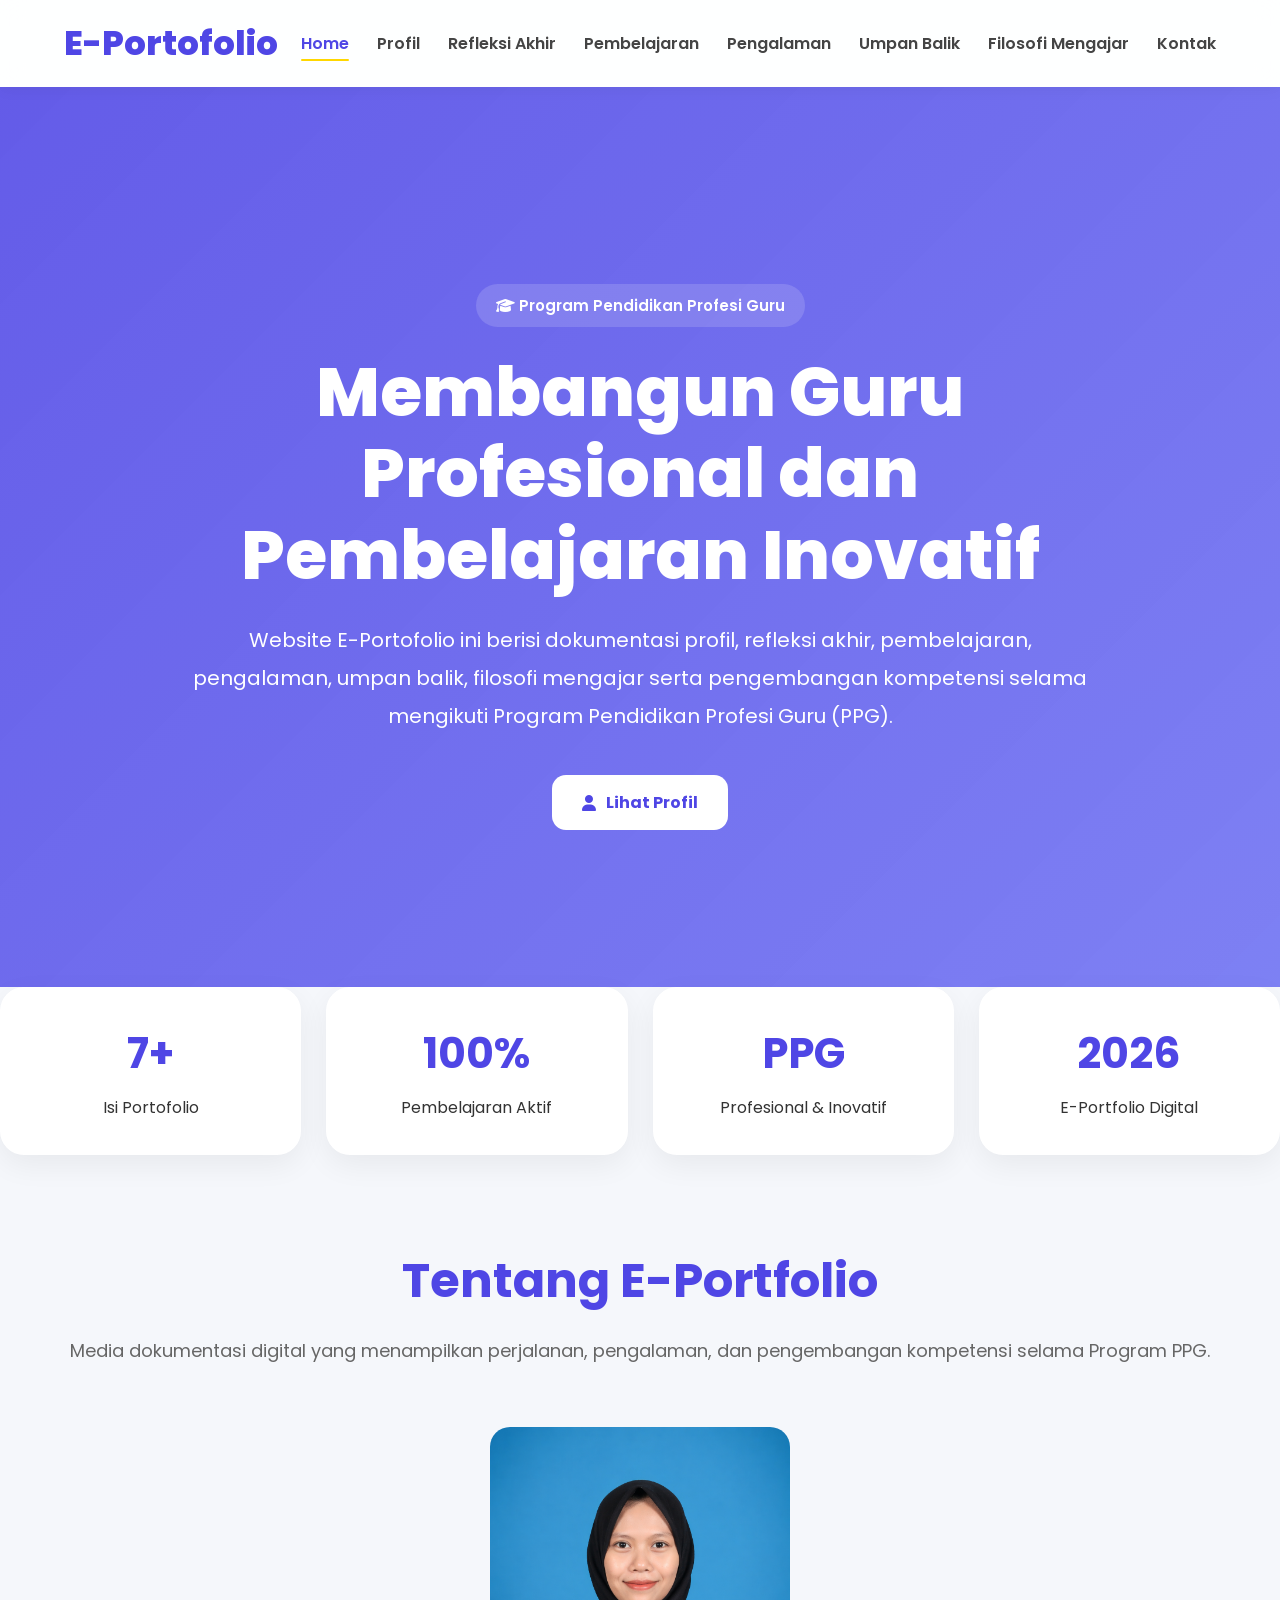
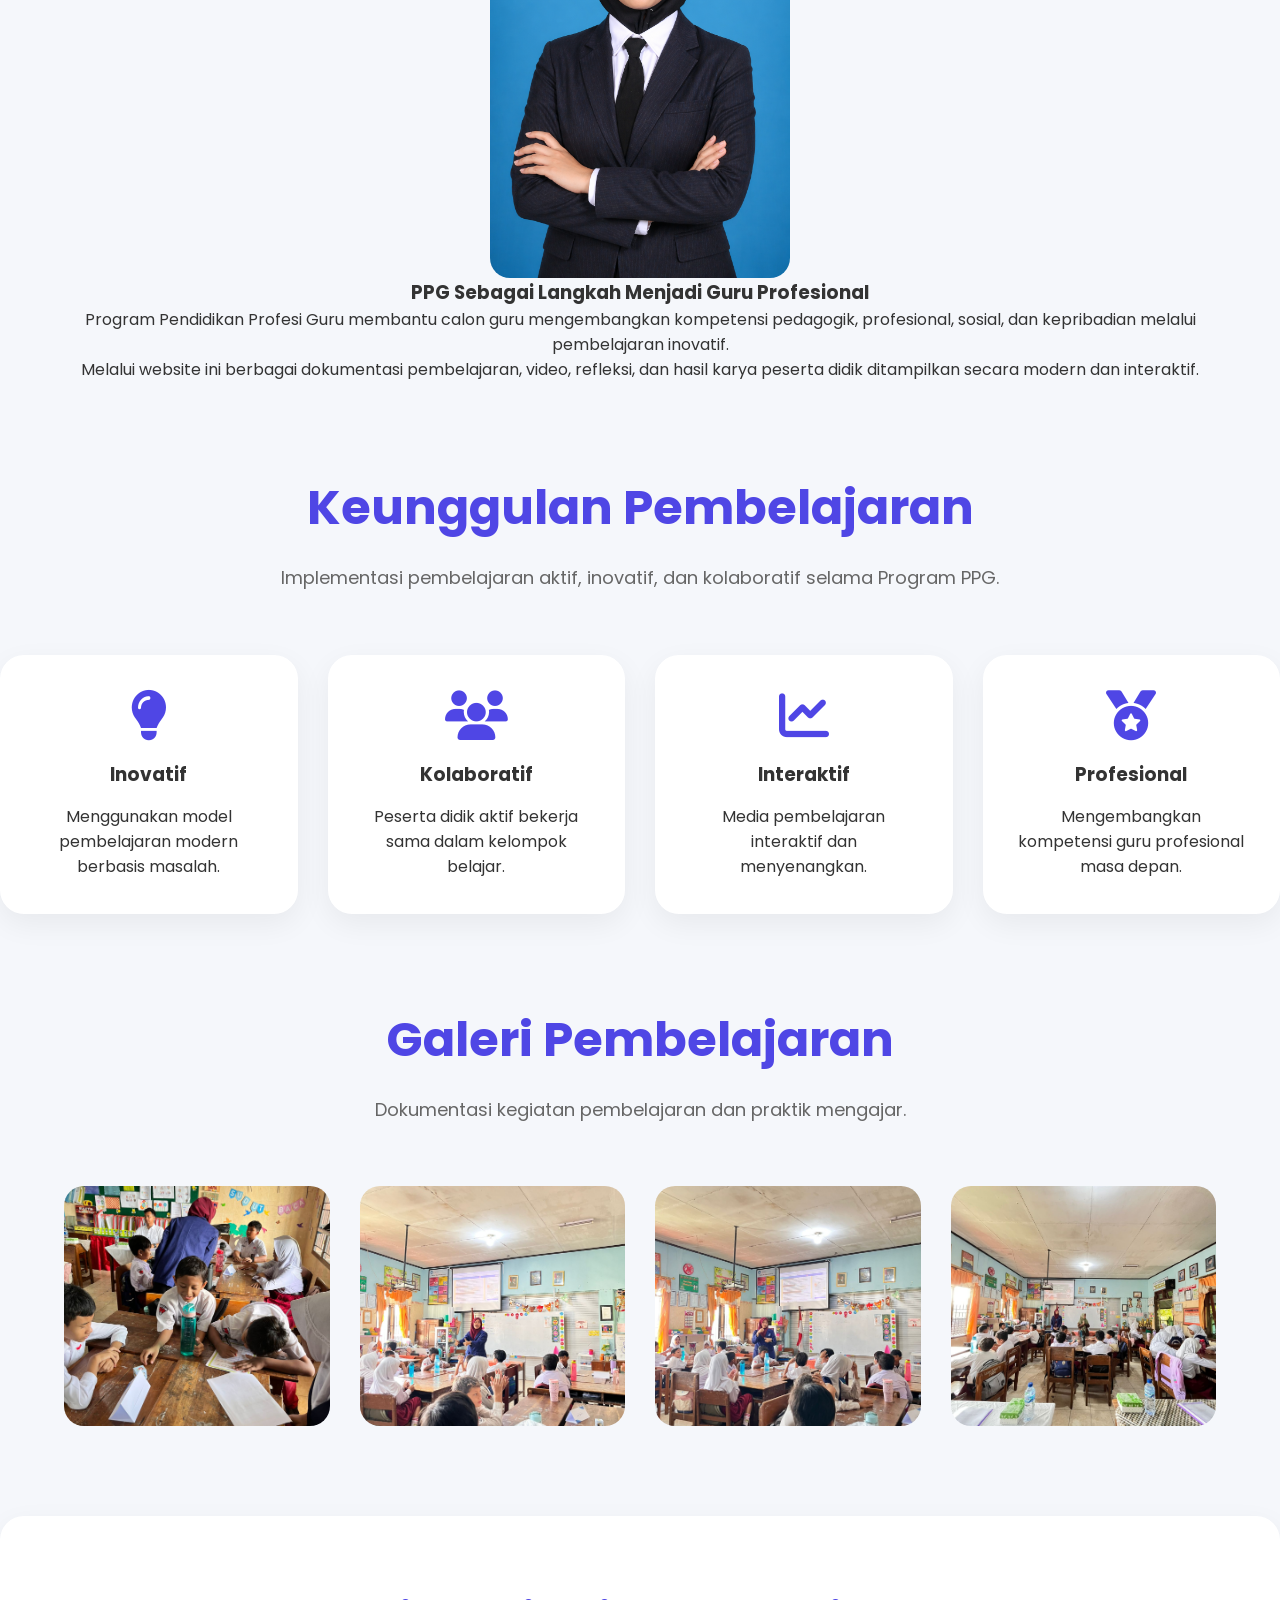
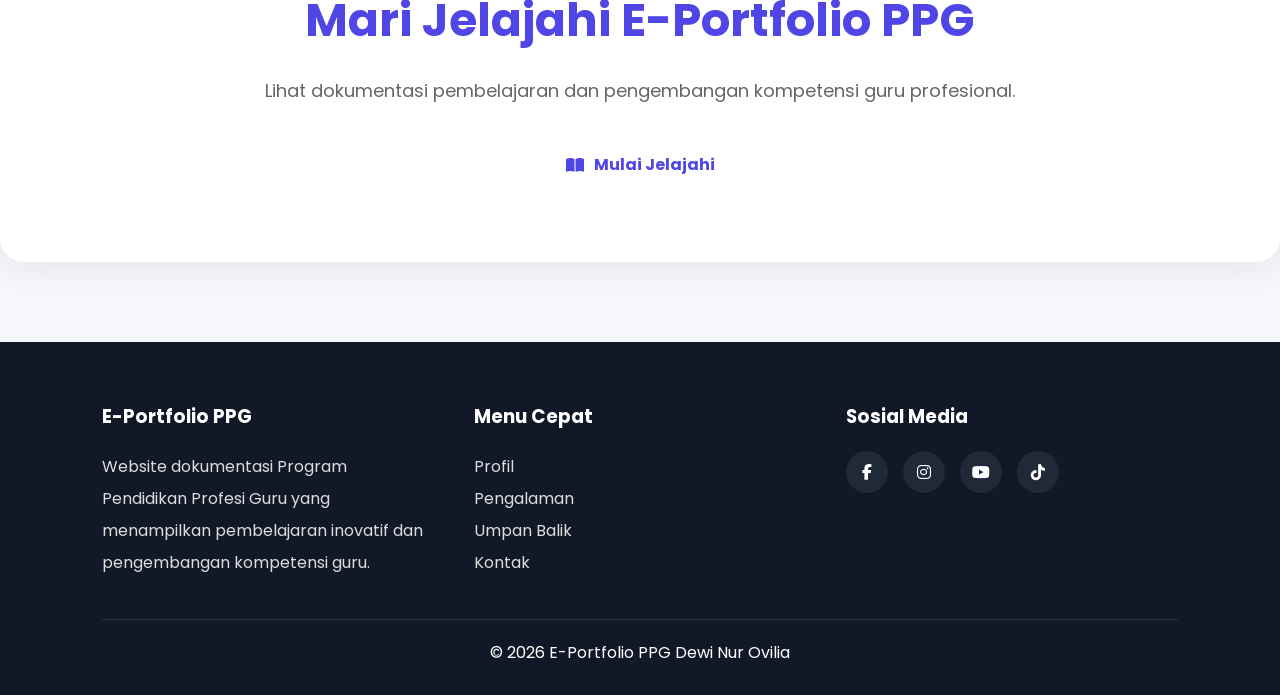
==== commit a87eaf05: "Add margin-top style to hero-buttons div" ====
--- a/index.html
+++ b/index.html
@@ -214,7 +214,7 @@
 
 </p>
 
-<div class="hero-buttons">
+<div class="hero-buttons" style="margin-top:40px;">
 
 <a href="profil.html" class="hero-btn">
 <i class="fa-solid fa-user"></i>
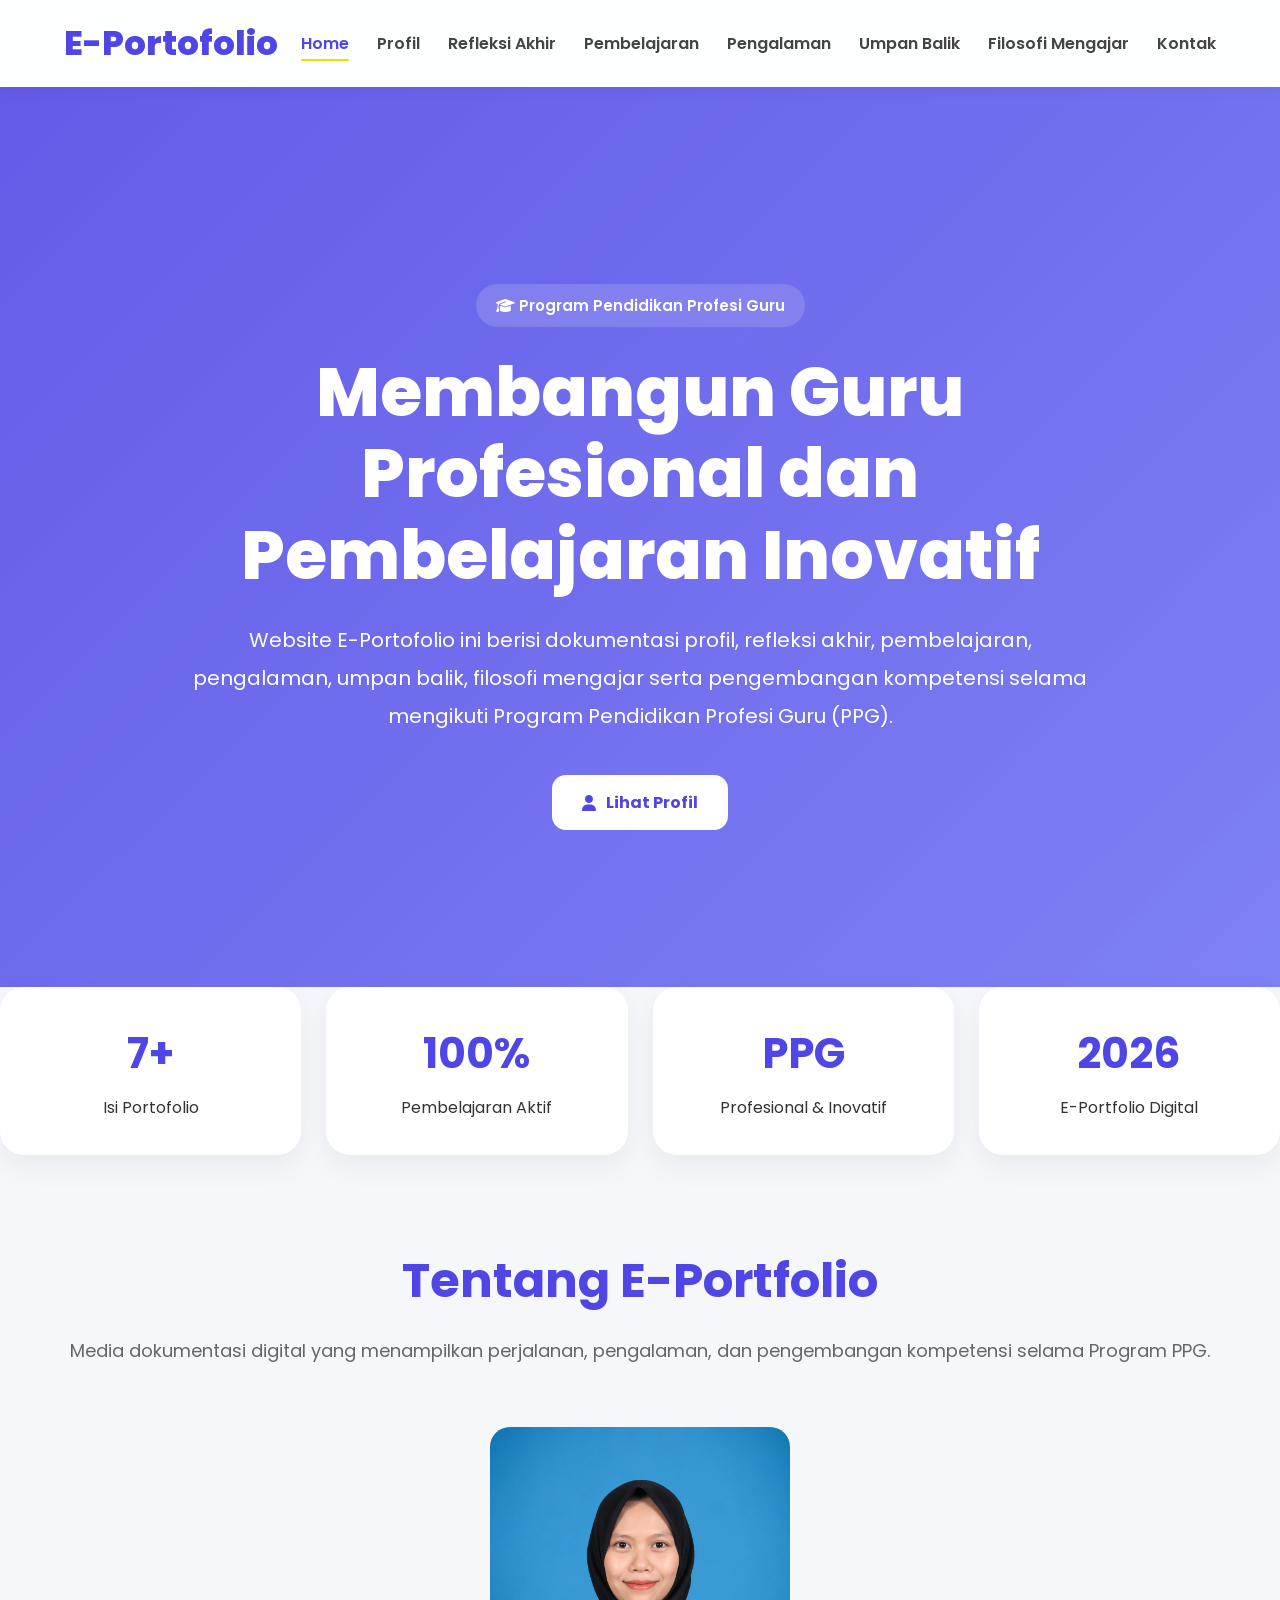
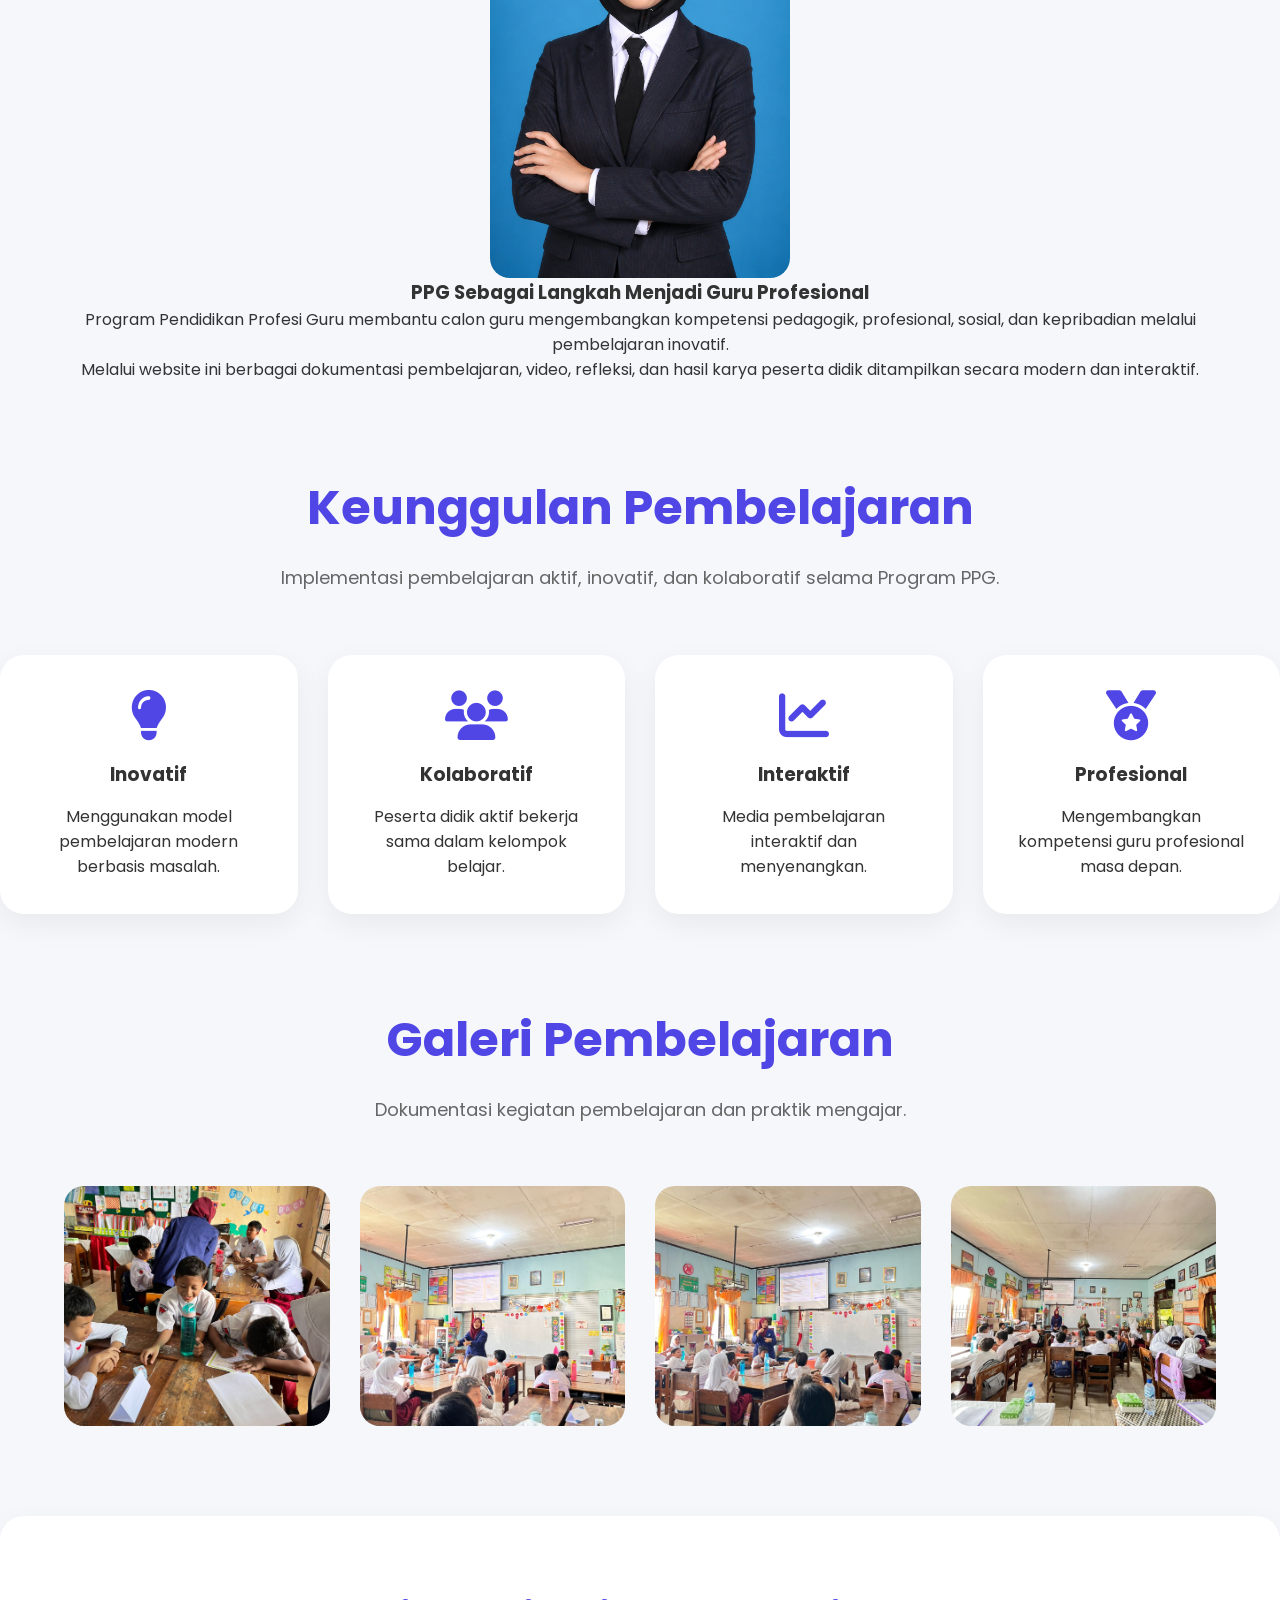
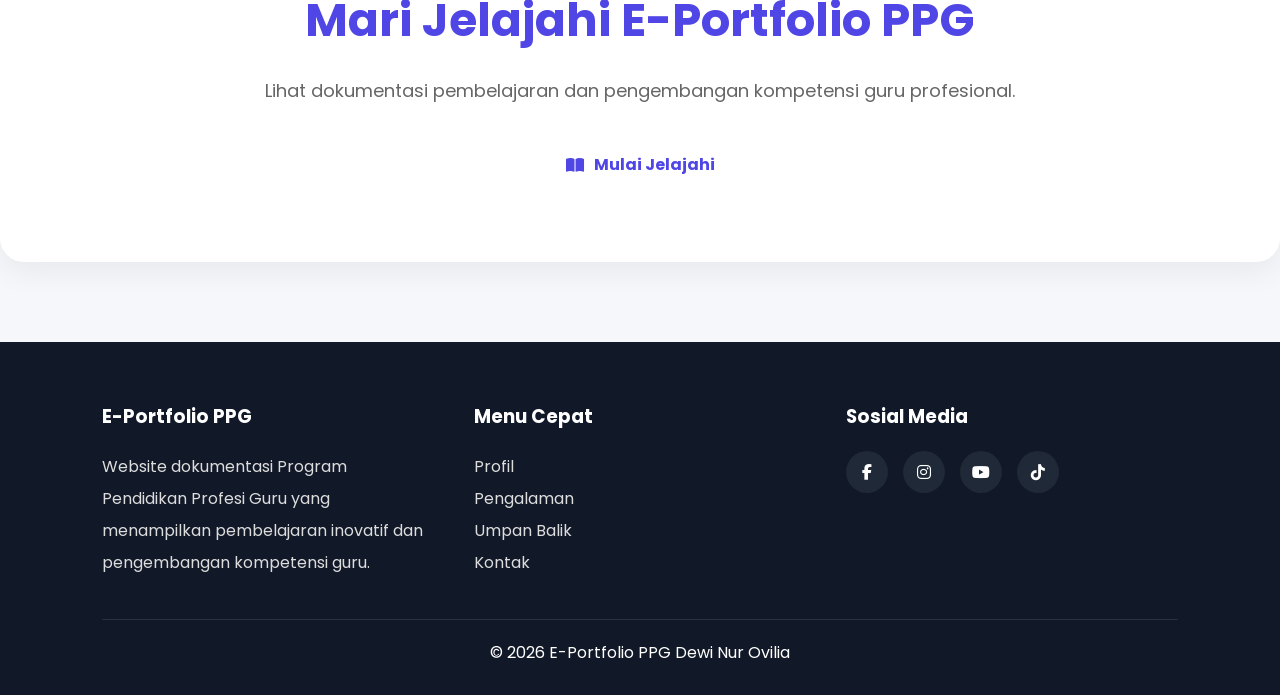
==== commit 4d2a6584: "Update index.html" ====
--- a/index.html
+++ b/index.html
@@ -552,9 +552,10 @@
 
 <script>
 
+
 AOS.init({
 duration:1200,
-once:true
+once:false
 });
 
 window.addEventListener("scroll",function(){
@@ -565,6 +566,7 @@
 
 });
 
+
 </script>
 
 </body>
